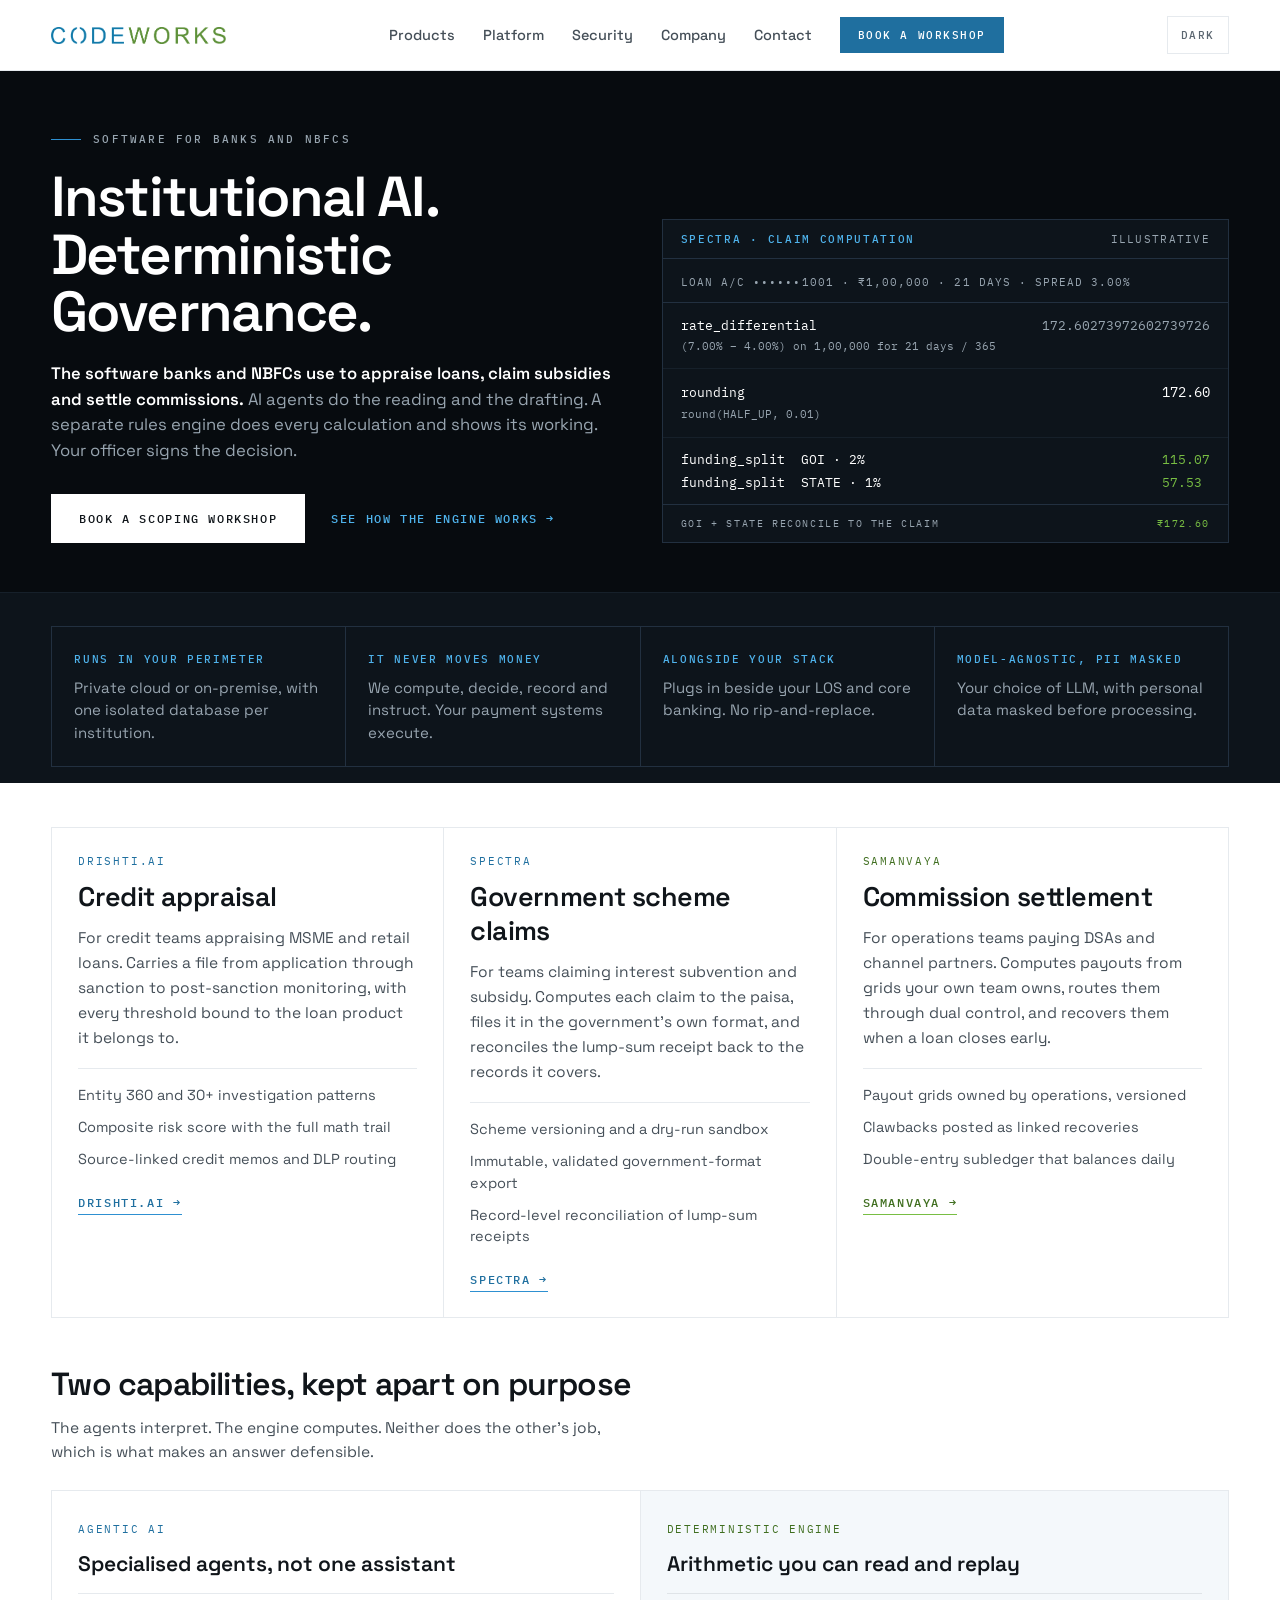
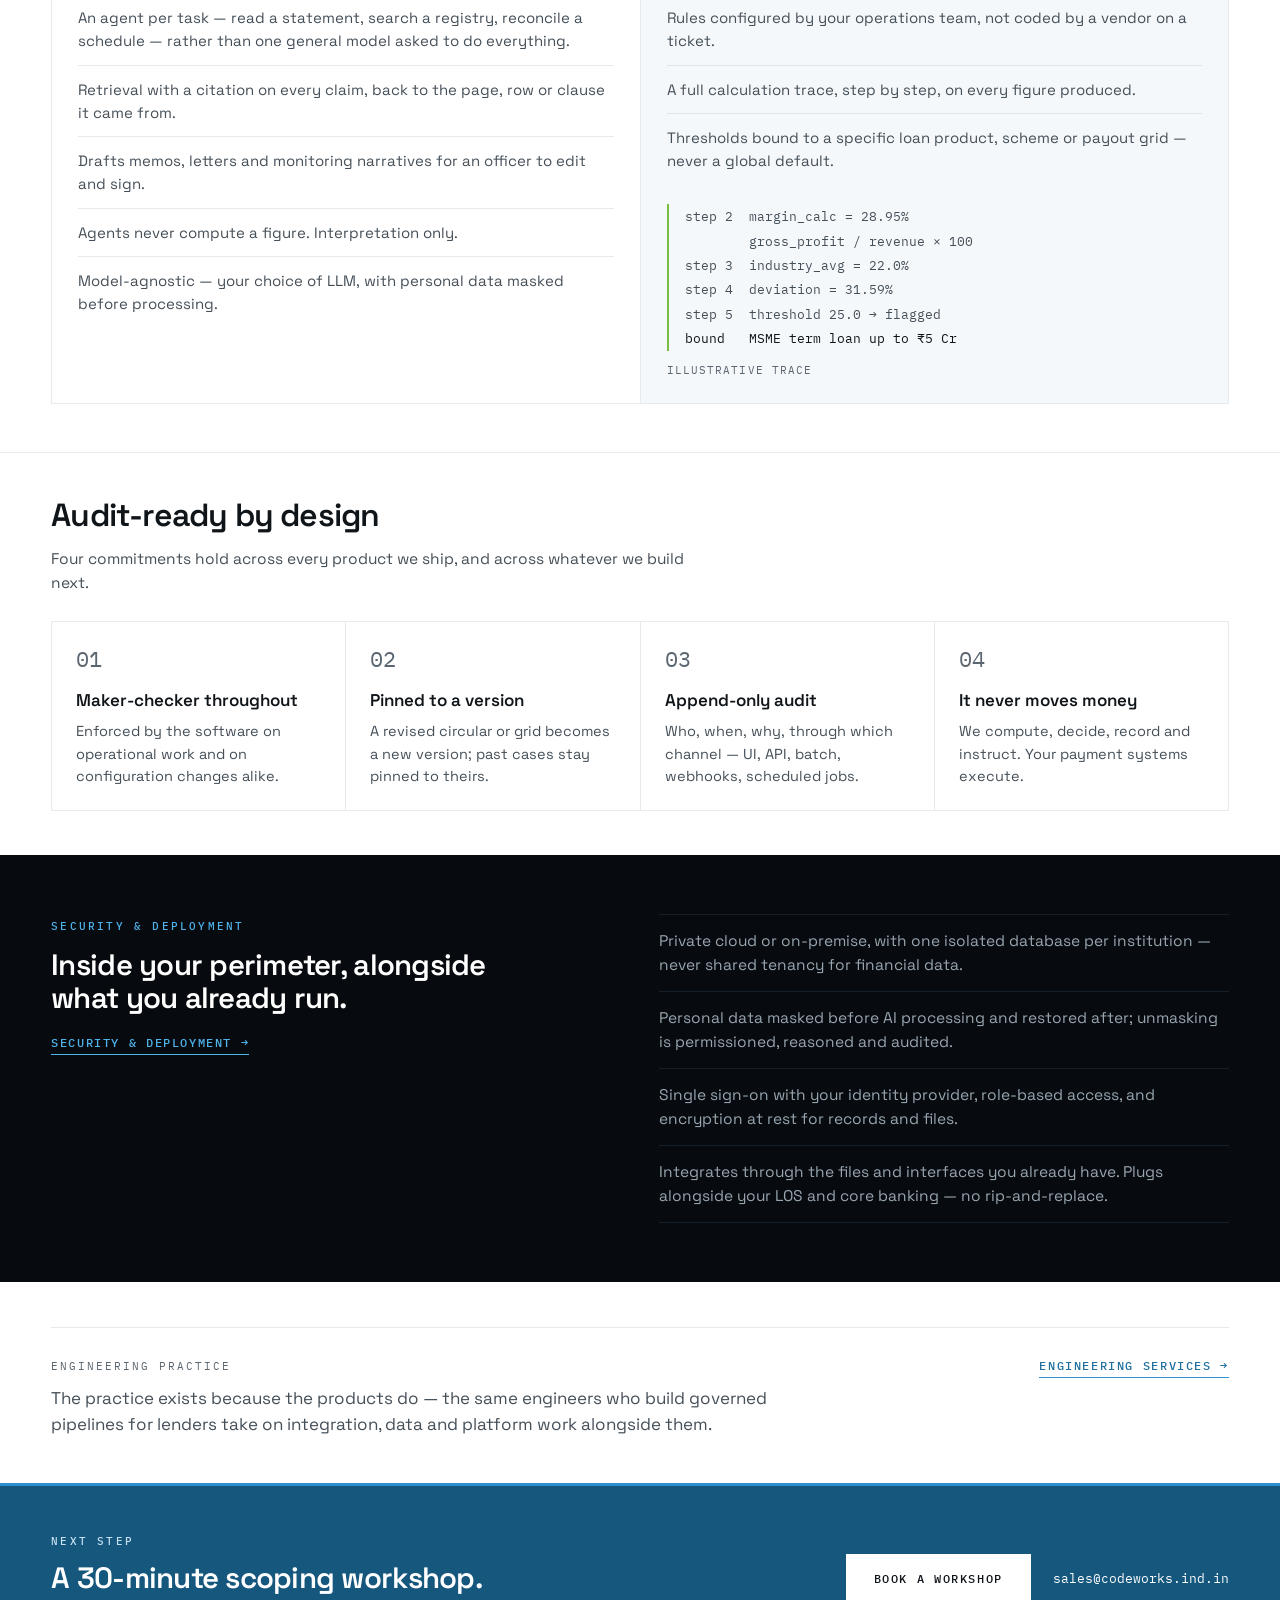
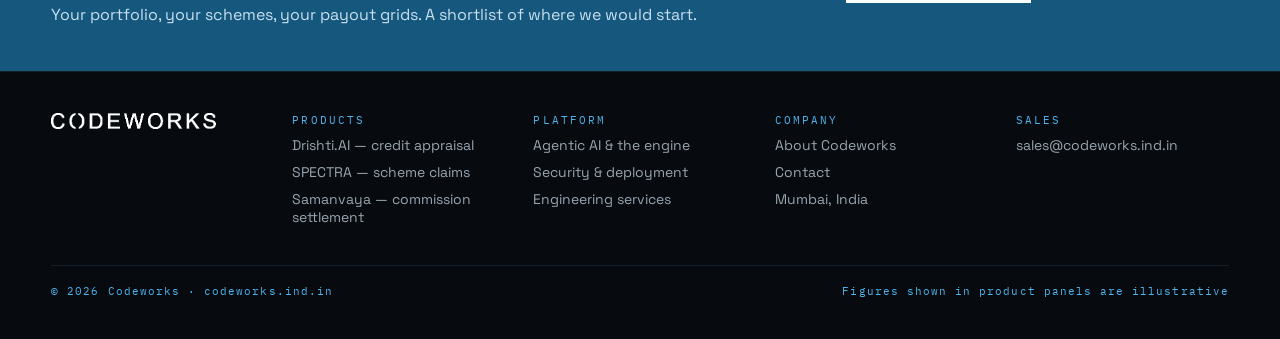
==== index.html @ 3358c7e6 "Give the site a reachable call to action, and fill the hero Every page had exactly one button, at 84" ====
<!DOCTYPE html>
<html lang="en">
<head>
<meta charset="utf-8">
<title>Codeworks — institutional AI and deterministic governance for banks & NBFCs</title>
<meta name="description" content="Codeworks engineers the decision layer for banks and NBFCs: credit appraisal, government scheme claims and channel-partner settlement. Deterministic computation, maker-checker throughout, deployed inside your perimeter.">
<link rel="canonical" href="https://codeworks.ind.in/">
<meta property="og:type" content="website">
<meta property="og:site_name" content="Codeworks">
<meta property="og:title" content="Codeworks — institutional AI and deterministic governance for banks & NBFCs">
<meta property="og:description" content="Codeworks engineers the decision layer for banks and NBFCs: credit appraisal, government scheme claims and channel-partner settlement. Deterministic computation, maker-checker throughout, deployed inside your perimeter.">
<meta property="og:url" content="https://codeworks.ind.in/">
<meta property="og:image" content="https://codeworks.ind.in/codeworks-logo.png">
<meta name="twitter:card" content="summary">
<meta name="twitter:title" content="Codeworks — institutional AI and deterministic governance for banks & NBFCs">
<meta name="twitter:description" content="Codeworks engineers the decision layer for banks and NBFCs: credit appraisal, government scheme claims and channel-partner settlement. Deterministic computation, maker-checker throughout, deployed inside your perimeter.">
<meta name="theme-color" content="#070B0F">
<meta name="viewport" content="width=device-width, initial-scale=1">
<link rel="icon" href="codeworks-logo.png">
<link rel="preconnect" href="https://fonts.googleapis.com">
<link rel="preconnect" href="https://fonts.gstatic.com" crossorigin>
<link rel="stylesheet" href="https://fonts.googleapis.com/css2?family=Space+Grotesk:wght@400;500;600;700&family=IBM+Plex+Mono:wght@400;500&display=swap">
<link rel="stylesheet" href="site.css">
<script>(function(){try{document.documentElement.setAttribute('data-theme',localStorage.getItem('cw-theme')||'light');}catch(e){}})();</script>
</head>
<body>
<div style="background:var(--card);color:var(--ink-2);overflow-x:hidden">

  <div style="position:sticky;top:0;z-index:40;background:var(--card);border-bottom:1px solid var(--rule)">
    <div style="max-width:1440px;margin:0 auto;padding-left:clamp(20px,4vw,64px);padding-right:clamp(20px,4vw,64px);padding-top:16px;padding-bottom:16px;display:flex;flex-wrap:wrap;align-items:center;justify-content:space-between;gap:14px 24px">
      <a href="index.html" style="flex:0 0 auto;display:block"><img src="codeworks-logo.png" alt="Codeworks" data-cw-logo="light" style="height:17px;width:auto"><img src="codeworks-logo-reversed.png" alt="Codeworks" data-cw-logo="dark" style="height:17px;width:auto"></a>
      
        <div class="cw-nav" id="cw-nav">
          <button type="button" onclick="cwToggleMenu()" class="cw-products" id="cw-products">Products</button>
          <a href="platform.html" style="font-size:14.5px;font-weight:500;color:var(--ink-2)">Platform</a>
          <a href="security.html" style="font-size:14.5px;font-weight:500;color:var(--ink-2)">Security</a>
          <a href="company.html" style="font-size:14.5px;font-weight:500;color:var(--ink-2)">Company</a>
          <a href="contact.html" style="font-size:14.5px;font-weight:500;color:var(--ink-2)">Contact</a>
          <a href="contact.html" style="font-family:'IBM Plex Mono',monospace;font-size:11px;font-weight:500;letter-spacing:0.14em;text-transform:uppercase;color:var(--btn-ink);background:var(--btn-bg);padding:11px 18px" class="hv-4">Book a workshop</a>
        </div>
      
      <button type="button" onclick="cwToggleTheme()" style="font-family:'IBM Plex Mono',monospace;font-size:10.5px;font-weight:500;letter-spacing:0.14em;text-transform:uppercase;color:var(--ink-3);background:none;border:1px solid var(--rule);padding:11px 13px;cursor:pointer;flex:0 0 auto" class="hv-1"><span id="cw-theme-label">Dark</span></button>
      
        <button type="button" onclick="cwToggleNav()" class="cw-menu-btn hv-1" aria-label="Menu" style="font-family:'IBM Plex Mono',monospace;font-size:11px;font-weight:500;letter-spacing:0.14em;text-transform:uppercase;color:var(--ink-2);background:none;border:1px solid var(--rule);padding:11px 14px;cursor:pointer;flex:0 0 auto" >Menu</button>
      
    </div>
    <div class="cw-panel" id="cw-panel">
      <div style="max-width:1440px;margin:0 auto;padding:26px clamp(20px,4vw,64px) 30px;display:grid;grid-template-columns:repeat(auto-fit,minmax(min(100%,240px),1fr));gap:0;border-top:1px solid var(--rule);border-left:1px solid var(--rule)">
        <a href="drishti-ai.html" style="display:block;padding:18px 22px;border-right:1px solid var(--rule);border-bottom:1px solid var(--rule);color:inherit" class="hv-2">
          <span style="font-family:'IBM Plex Mono',monospace;font-size:10.5px;letter-spacing:0.16em;text-transform:uppercase;color:var(--ink-3)">Credit appraisal</span>
          <h3 style="margin:8px 0 0;font-size:18px;font-weight:600;color:var(--ink)">Drishti.AI</h3>
          <p style="margin:6px 0 0;font-size:14.5px;line-height:1.5;color:var(--ink-2)">Appraisal from application to post-sanction monitoring.</p>
        </a>
        <a href="spectra.html" style="display:block;padding:18px 22px;border-right:1px solid var(--rule);border-bottom:1px solid var(--rule);color:inherit" class="hv-2">
          <span style="font-family:'IBM Plex Mono',monospace;font-size:10.5px;letter-spacing:0.16em;text-transform:uppercase;color:var(--ink-3)">Government scheme claims</span>
          <h3 style="margin:8px 0 0;font-size:18px;font-weight:600;color:var(--ink)">SPECTRA</h3>
          <p style="margin:6px 0 0;font-size:14.5px;line-height:1.5;color:var(--ink-2)">Subvention and subsidy claims, computed to reconciled.</p>
        </a>
        <a href="samanvaya.html" style="display:block;padding:18px 22px;border-right:1px solid var(--rule);border-bottom:1px solid var(--rule);color:inherit" class="hv-2">
          <span style="font-family:'IBM Plex Mono',monospace;font-size:10.5px;letter-spacing:0.16em;text-transform:uppercase;color:var(--ink-3)">Commission settlement</span>
          <h3 style="margin:8px 0 0;font-size:18px;font-weight:600;color:var(--ink)">Samanvaya</h3>
          <p style="margin:6px 0 0;font-size:14.5px;line-height:1.5;color:var(--ink-2)">Channel-partner payouts, clawbacks and the subledger.</p>
        </a>
      </div>
    </div>
  </div>

  <div style="background:var(--band)">
    <div style="max-width:1440px;margin:0 auto;padding:clamp(40px,4.8vw,74px) clamp(20px,4vw,64px) clamp(34px,3.8vw,58px)">
      <div style="display:flex;align-items:center;gap:12px">
        <span style="width:30px;height:1px;background:var(--blue-key)"></span>
        <span style="font-family:'IBM Plex Mono',monospace;font-size:11px;font-weight:500;letter-spacing:0.2em;text-transform:uppercase;color:var(--band-ink)">Software for banks and NBFCs</span>
      </div>
      <div style="margin-top:22px;display:grid;grid-template-columns:repeat(auto-fit,minmax(min(100%,340px),1fr));gap:clamp(24px,3.4vw,60px);align-items:end">
        <div>
          <h1 style="margin:0;font-size:clamp(34px,4.4vw,62px);line-height:1.02;font-weight:600;letter-spacing:-0.034em;color:var(--band-head);max-width:18ch;text-wrap:balance">Institutional AI. Deterministic Governance.</h1>
          <p style="margin:20px 0 0;font-size:clamp(16.5px,1.3vw,19px);line-height:1.55;color:var(--band-ink);max-width:56ch;text-wrap:pretty"><strong style="font-weight:600;color:var(--band-head)">The software banks and NBFCs use to appraise loans, claim subsidies and settle commissions.</strong> AI agents do the reading and the drafting. A separate rules engine does every calculation and shows its working. Your officer signs the decision.</p>
          <div style="margin-top:clamp(24px,2.4vw,30px);display:flex;flex-wrap:wrap;align-items:center;gap:14px 26px">
            <a href="contact.html" style="font-family:'IBM Plex Mono',monospace;font-size:11.5px;font-weight:500;letter-spacing:0.14em;text-transform:uppercase;color:var(--btn-on-blue-ink);background:var(--btn-on-blue-bg);padding:17px 28px" class="hv-3">Book a scoping workshop</a>
            <a href="platform.html" style="font-family:'IBM Plex Mono',monospace;font-size:11.5px;font-weight:500;letter-spacing:0.14em;text-transform:uppercase;color:var(--band-accent)">See how the engine works &rarr;</a>
          </div>
        </div>
        <div style="background:var(--band-2);border:1px solid var(--band-rule-2)">
          <div style="padding:12px 18px;border-bottom:1px solid var(--band-rule-2);display:flex;flex-wrap:wrap;gap:8px 16px;align-items:baseline;justify-content:space-between">
            <span style="font-family:'IBM Plex Mono',monospace;font-size:10.5px;font-weight:500;letter-spacing:0.16em;text-transform:uppercase;color:var(--band-accent)">SPECTRA &middot; claim computation</span>
            <span style="font-family:'IBM Plex Mono',monospace;font-size:10.5px;letter-spacing:0.12em;text-transform:uppercase;color:var(--band-ink)">Illustrative</span>
          </div>
          <div style="padding:11px 18px;border-bottom:1px solid var(--band-rule-2)">
            <span style="font-family:'IBM Plex Mono',monospace;font-size:10.5px;letter-spacing:0.1em;text-transform:uppercase;color:var(--band-ink)">Loan a/c &bull;&bull;&bull;&bull;&bull;&bull;1001 &middot; &#8377;1,00,000 &middot; 21 days &middot; spread 3.00%</span>
          </div>
          <div style="padding:14px 18px;border-bottom:1px solid var(--band-rule);display:grid;grid-template-columns:minmax(0,1fr) auto;gap:0 16px;align-items:baseline">
            <span style="font-family:'IBM Plex Mono',monospace;font-size:12.5px;color:var(--band-head)">rate_differential</span>
            <span style="font-family:'IBM Plex Mono',monospace;font-size:12.5px;color:var(--band-ink);font-variant-numeric:tabular-nums;overflow-wrap:anywhere">172.60273972602739726</span>
            <span style="font-family:'IBM Plex Mono',monospace;grid-column:1 / -1;margin-top:5px;font-size:11px;line-height:1.5;color:var(--band-ink)">(7.00% &minus; 4.00%) on 1,00,000 for 21 days / 365</span>
          </div>
          <div style="padding:14px 18px;border-bottom:1px solid var(--band-rule);display:grid;grid-template-columns:minmax(0,1fr) auto;gap:0 16px;align-items:baseline">
            <span style="font-family:'IBM Plex Mono',monospace;font-size:12.5px;color:var(--band-head)">rounding</span>
            <span style="font-family:'IBM Plex Mono',monospace;font-size:13.5px;color:var(--band-head);font-variant-numeric:tabular-nums">172.60</span>
            <span style="font-family:'IBM Plex Mono',monospace;grid-column:1 / -1;margin-top:5px;font-size:11px;line-height:1.5;color:var(--band-ink)">round(HALF_UP, 0.01)</span>
          </div>
          <div style="padding:13px 18px 14px;border-bottom:1px solid var(--band-rule-2);display:grid;grid-template-columns:minmax(0,1fr) auto;gap:7px 16px;align-items:baseline">
            <span style="font-family:'IBM Plex Mono',monospace;font-size:12.5px;color:var(--band-head)">funding_split &nbsp;GOI &middot; 2%</span>
            <span style="font-family:'IBM Plex Mono',monospace;font-size:12.5px;color:var(--green-key);font-variant-numeric:tabular-nums">115.07</span>
            <span style="font-family:'IBM Plex Mono',monospace;font-size:12.5px;color:var(--band-head)">funding_split &nbsp;STATE &middot; 1%</span>
            <span style="font-family:'IBM Plex Mono',monospace;font-size:12.5px;color:var(--green-key);font-variant-numeric:tabular-nums">57.53</span>
          </div>
          <div style="padding:12px 18px;display:flex;flex-wrap:wrap;gap:6px 16px;align-items:baseline;justify-content:space-between">
            <span style="font-family:'IBM Plex Mono',monospace;font-size:10px;letter-spacing:0.16em;text-transform:uppercase;color:var(--band-ink)">GOI + STATE reconcile to the claim</span>
            <span style="font-family:'IBM Plex Mono',monospace;font-size:10px;letter-spacing:0.16em;text-transform:uppercase;color:var(--green-key)">&#8377;172.60</span>
          </div>
        </div>
      </div>
    </div>
  </div>

  <div style="background:var(--band-2);border-top:1px solid var(--band-rule)">
    <div style="max-width:1440px;margin:0 auto;padding:clamp(24px,2.6vw,36px) clamp(20px,4vw,64px) clamp(10px,1.2vw,18px)">
      <div style="display:grid;grid-template-columns:repeat(auto-fit,minmax(min(100%,240px),1fr));gap:0;border-top:1px solid var(--band-rule-2);border-left:1px solid var(--band-rule-2)">
        <div style="border-right:1px solid var(--band-rule-2);border-bottom:1px solid var(--band-rule-2);padding:20px 22px 22px"><span style="font-family:'IBM Plex Mono',monospace;font-size:10.5px;font-weight:500;letter-spacing:0.16em;text-transform:uppercase;color:var(--band-accent)">Runs in your perimeter</span><p style="margin:9px 0 0;font-size:15px;line-height:1.5;color:var(--band-ink)">Private cloud or on&#8209;premise, with one isolated database per institution.</p></div>
        <div style="border-right:1px solid var(--band-rule-2);border-bottom:1px solid var(--band-rule-2);padding:20px 22px 22px"><span style="font-family:'IBM Plex Mono',monospace;font-size:10.5px;font-weight:500;letter-spacing:0.16em;text-transform:uppercase;color:var(--band-accent)">It never moves money</span><p style="margin:9px 0 0;font-size:15px;line-height:1.5;color:var(--band-ink)">We compute, decide, record and instruct. Your payment systems execute.</p></div>
        <div style="border-right:1px solid var(--band-rule-2);border-bottom:1px solid var(--band-rule-2);padding:20px 22px 22px"><span style="font-family:'IBM Plex Mono',monospace;font-size:10.5px;font-weight:500;letter-spacing:0.16em;text-transform:uppercase;color:var(--band-accent)">Alongside your stack</span><p style="margin:9px 0 0;font-size:15px;line-height:1.5;color:var(--band-ink)">Plugs in beside your LOS and core banking. No rip&#8209;and&#8209;replace.</p></div>
        <div style="border-right:1px solid var(--band-rule-2);border-bottom:1px solid var(--band-rule-2);padding:20px 22px 22px"><span style="font-family:'IBM Plex Mono',monospace;font-size:10.5px;font-weight:500;letter-spacing:0.16em;text-transform:uppercase;color:var(--band-accent)">Model-agnostic, PII masked</span><p style="margin:9px 0 0;font-size:15px;line-height:1.5;color:var(--band-ink)">Your choice of LLM, with personal data masked before processing.</p></div>
      </div>
    </div>
  </div>

  <div id="products" style="max-width:1440px;margin:0 auto;padding:clamp(32px,3.5vw,54px) clamp(20px,4vw,64px) 0">
    <div data-reveal="1" style="display:grid;grid-template-columns:repeat(auto-fit,minmax(min(100%,290px),1fr));gap:0;border-top:1px solid var(--rule);border-left:1px solid var(--rule)">
      <div id="drishti" style="border-right:1px solid var(--rule);border-bottom:1px solid var(--rule);padding:26px 26px 28px;display:flex;flex-direction:column">
        <span style="font-family:'IBM Plex Mono',monospace;font-size:11px;letter-spacing:0.16em;text-transform:uppercase;color:var(--blue)">Drishti.AI</span>
        <h2 style="margin:12px 0 0;font-size:clamp(23px,2.1vw,29px);font-weight:600;letter-spacing:-0.022em;color:var(--ink)">Credit appraisal</h2>
        <p style="margin:12px 0 0;font-size:15.5px;line-height:1.6;color:var(--ink-2)">For credit teams appraising MSME and retail loans. Carries a file from application through sanction to post-sanction monitoring, with every threshold bound to the loan product it belongs to.</p>
        <div style="margin-top:18px;display:flex;flex-direction:column;gap:10px;border-top:1px solid var(--rule);padding-top:16px">
          <span style="font-size:14.5px;line-height:1.5;color:var(--ink-2)">Entity 360 and 30+ investigation patterns</span>
          <span style="font-size:14.5px;line-height:1.5;color:var(--ink-2)">Composite risk score with the full math trail</span>
          <span style="font-size:14.5px;line-height:1.5;color:var(--ink-2)">Source-linked credit memos and DLP routing</span>
        </div>
        <p style="margin:20px 0 0"><a href="drishti-ai.html" style="font-family:'IBM Plex Mono',monospace;font-size:11.5px;font-weight:500;letter-spacing:0.14em;text-transform:uppercase;color:var(--blue);border-bottom:1px solid var(--blue-key);padding-bottom:4px">Drishti.AI &rarr;</a></p>
      </div>
      <div id="spectra" style="border-right:1px solid var(--rule);border-bottom:1px solid var(--rule);padding:26px 26px 28px;display:flex;flex-direction:column">
        <span style="font-family:'IBM Plex Mono',monospace;font-size:11px;letter-spacing:0.16em;text-transform:uppercase;color:var(--blue)">SPECTRA</span>
        <h2 style="margin:12px 0 0;font-size:clamp(23px,2.1vw,29px);font-weight:600;letter-spacing:-0.022em;color:var(--ink)">Government scheme claims</h2>
        <p style="margin:12px 0 0;font-size:15.5px;line-height:1.6;color:var(--ink-2)">For teams claiming interest subvention and subsidy. Computes each claim to the paisa, files it in the government’s own format, and reconciles the lump-sum receipt back to the records it covers.</p>
        <div style="margin-top:18px;display:flex;flex-direction:column;gap:10px;border-top:1px solid var(--rule);padding-top:16px">
          <span style="font-size:14.5px;line-height:1.5;color:var(--ink-2)">Scheme versioning and a dry-run sandbox</span>
          <span style="font-size:14.5px;line-height:1.5;color:var(--ink-2)">Immutable, validated government-format export</span>
          <span style="font-size:14.5px;line-height:1.5;color:var(--ink-2)">Record-level reconciliation of lump-sum receipts</span>
        </div>
        <p style="margin:20px 0 0"><a href="spectra.html" style="font-family:'IBM Plex Mono',monospace;font-size:11.5px;font-weight:500;letter-spacing:0.14em;text-transform:uppercase;color:var(--blue);border-bottom:1px solid var(--blue-key);padding-bottom:4px">SPECTRA &rarr;</a></p>
      </div>
      <div id="samanvaya" style="border-right:1px solid var(--rule);border-bottom:1px solid var(--rule);padding:26px 26px 28px;display:flex;flex-direction:column">
        <span style="font-family:'IBM Plex Mono',monospace;font-size:11px;letter-spacing:0.16em;text-transform:uppercase;color:var(--green)">Samanvaya</span>
        <h2 style="margin:12px 0 0;font-size:clamp(23px,2.1vw,29px);font-weight:600;letter-spacing:-0.022em;color:var(--ink)">Commission settlement</h2>
        <p style="margin:12px 0 0;font-size:15.5px;line-height:1.6;color:var(--ink-2)">For operations teams paying DSAs and channel partners. Computes payouts from grids your own team owns, routes them through dual control, and recovers them when a loan closes early.</p>
        <div style="margin-top:18px;display:flex;flex-direction:column;gap:10px;border-top:1px solid var(--rule);padding-top:16px">
          <span style="font-size:14.5px;line-height:1.5;color:var(--ink-2)">Payout grids owned by operations, versioned</span>
          <span style="font-size:14.5px;line-height:1.5;color:var(--ink-2)">Clawbacks posted as linked recoveries</span>
          <span style="font-size:14.5px;line-height:1.5;color:var(--ink-2)">Double-entry subledger that balances daily</span>
        </div>
        <p style="margin:20px 0 0"><a href="samanvaya.html" style="font-family:'IBM Plex Mono',monospace;font-size:11.5px;font-weight:500;letter-spacing:0.14em;text-transform:uppercase;color:var(--green);border-bottom:1px solid var(--green-key);padding-bottom:4px">Samanvaya &rarr;</a></p>
      </div>
    </div>
  </div>

  <div id="platform" style="max-width:1440px;margin:0 auto;padding:clamp(34px,3.8vw,58px) clamp(20px,4vw,64px)">
    <div style="display:flex;flex-wrap:wrap;gap:14px 40px;align-items:baseline;justify-content:space-between">
      <h2 style="margin:0;font-size:clamp(24px,2.5vw,36px);line-height:1.1;font-weight:600;letter-spacing:-0.025em;color:var(--ink)">Two capabilities, kept apart on purpose</h2>
      <p style="margin:0;font-size:15.5px;line-height:1.55;color:var(--ink-2);max-width:56ch">The agents interpret. The engine computes. Neither does the other's job, which is what makes an answer defensible.</p>
    </div>
    <div style="margin-top:26px;display:grid;grid-template-columns:repeat(auto-fit,minmax(min(100%,320px),1fr));gap:0;border-top:1px solid var(--rule);border-left:1px solid var(--rule)">
      <div style="border-right:1px solid var(--rule);border-bottom:1px solid var(--rule);padding:26px">
        <span style="font-family:'IBM Plex Mono',monospace;font-size:11px;letter-spacing:0.16em;text-transform:uppercase;color:var(--blue)">Agentic AI</span>
        <h3 style="margin:12px 0 0;font-size:21px;font-weight:600;color:var(--ink)">Specialised agents, not one assistant</h3>
        <div style="margin-top:16px;display:flex;flex-direction:column;gap:0">
          <p style="margin:0;padding:12px 0;border-top:1px solid var(--rule);font-size:15px;line-height:1.55;color:var(--ink-2)">An agent per task — read a statement, search a registry, reconcile a schedule — rather than one general model asked to do everything.</p>
          <p style="margin:0;padding:12px 0;border-top:1px solid var(--rule);font-size:15px;line-height:1.55;color:var(--ink-2)">Retrieval with a citation on every claim, back to the page, row or clause it came from.</p>
          <p style="margin:0;padding:12px 0;border-top:1px solid var(--rule);font-size:15px;line-height:1.55;color:var(--ink-2)">Drafts memos, letters and monitoring narratives for an officer to edit and sign.</p>
          <p style="margin:0;padding:12px 0;border-top:1px solid var(--rule);font-size:15px;line-height:1.55;color:var(--ink-2)">Agents never compute a figure. Interpretation only.</p>
          <p style="margin:0;padding:12px 0;border-top:1px solid var(--rule);font-size:15px;line-height:1.55;color:var(--ink-2)">Model-agnostic — your choice of LLM, with personal data masked before processing.</p>
        </div>
      </div>
      <div style="border-right:1px solid var(--rule);border-bottom:1px solid var(--rule);padding:26px;background:var(--bg-2)">
        <span style="font-family:'IBM Plex Mono',monospace;font-size:11px;letter-spacing:0.16em;text-transform:uppercase;color:var(--green)">Deterministic engine</span>
        <h3 style="margin:12px 0 0;font-size:21px;font-weight:600;color:var(--ink)">Arithmetic you can read and replay</h3>
        <div style="margin-top:16px;display:flex;flex-direction:column;gap:0">
          <p style="margin:0;padding:12px 0;border-top:1px solid var(--rule-2);font-size:15px;line-height:1.55;color:var(--ink-2)">Rules configured by your operations team, not coded by a vendor on a ticket.</p>
          <p style="margin:0;padding:12px 0;border-top:1px solid var(--rule-2);font-size:15px;line-height:1.55;color:var(--ink-2)">A full calculation trace, step by step, on every figure produced.</p>
          <p style="margin:0;padding:12px 0;border-top:1px solid var(--rule-2);font-size:15px;line-height:1.55;color:var(--ink-2)">Thresholds bound to a specific loan product, scheme or payout grid — never a global default.</p>
        </div>
        <div style="margin-top:20px;font-family:'IBM Plex Mono',monospace;font-size:12.5px;line-height:1.95;color:var(--ink-2);border-left:2px solid var(--green-key);padding-left:16px;overflow-x:auto">
          <div>step&nbsp;2&nbsp;&nbsp;margin_calc&nbsp;=&nbsp;28.95%</div>
          <div>&nbsp;&nbsp;&nbsp;&nbsp;&nbsp;&nbsp;&nbsp;&nbsp;gross_profit&nbsp;/&nbsp;revenue&nbsp;&times;&nbsp;100</div>
          <div>step&nbsp;3&nbsp;&nbsp;industry_avg&nbsp;=&nbsp;22.0%</div>
          <div>step&nbsp;4&nbsp;&nbsp;deviation&nbsp;=&nbsp;31.59%</div>
          <div>step&nbsp;5&nbsp;&nbsp;threshold&nbsp;25.0&nbsp;&rarr;&nbsp;flagged</div>
          <div style="color:var(--ink)">bound&nbsp;&nbsp;&nbsp;MSME&nbsp;term&nbsp;loan&nbsp;up&nbsp;to&nbsp;&#8377;5&nbsp;Cr</div>
        </div>
        <p style="margin:12px 0 0;font-family:'IBM Plex Mono',monospace;font-size:11px;letter-spacing:0.1em;color:var(--ink-3)">ILLUSTRATIVE TRACE</p>
      </div>
    </div>
  </div>

  <div style="background:var(--card);border-top:1px solid var(--rule)">
    <div style="max-width:1440px;margin:0 auto;padding:clamp(32px,3.5vw,54px) clamp(20px,4vw,64px)">
      <h2 style="margin:0;font-size:clamp(24px,2.5vw,36px);line-height:1.1;font-weight:600;letter-spacing:-0.025em;color:var(--ink)">Audit-ready by design</h2>
      <p style="margin:14px 0 0;font-size:15.5px;line-height:1.55;color:var(--ink-2);max-width:64ch">Four commitments hold across every product we ship, and across whatever we build next.</p>
      <div data-reveal="1" style="margin-top:26px;display:grid;grid-template-columns:repeat(auto-fit,minmax(min(100%,240px),1fr));gap:0;border-top:1px solid var(--rule);border-left:1px solid var(--rule)">
        <div style="border-right:1px solid var(--rule);border-bottom:1px solid var(--rule);padding:22px 24px">
          <span style="font-family:'IBM Plex Mono',monospace;font-size:22px;color:var(--ink-3)">01</span>
          <h3 style="margin:16px 0 0;font-size:17px;font-weight:600;color:var(--ink)">Maker-checker throughout</h3>
          <p style="margin:9px 0 0;font-size:14.5px;line-height:1.55;color:var(--ink-2)">Enforced by the software on operational work and on configuration changes alike.</p>
        </div>
        <div style="border-right:1px solid var(--rule);border-bottom:1px solid var(--rule);padding:22px 24px">
          <span style="font-family:'IBM Plex Mono',monospace;font-size:22px;color:var(--ink-3)">02</span>
          <h3 style="margin:16px 0 0;font-size:17px;font-weight:600;color:var(--ink)">Pinned to a version</h3>
          <p style="margin:9px 0 0;font-size:14.5px;line-height:1.55;color:var(--ink-2)">A revised circular or grid becomes a new version; past cases stay pinned to theirs.</p>
        </div>
        <div style="border-right:1px solid var(--rule);border-bottom:1px solid var(--rule);padding:22px 24px">
          <span style="font-family:'IBM Plex Mono',monospace;font-size:22px;color:var(--ink-3)">03</span>
          <h3 style="margin:16px 0 0;font-size:17px;font-weight:600;color:var(--ink)">Append-only audit</h3>
          <p style="margin:9px 0 0;font-size:14.5px;line-height:1.55;color:var(--ink-2)">Who, when, why, through which channel — UI, API, batch, webhooks, scheduled jobs.</p>
        </div>
        <div style="border-right:1px solid var(--rule);border-bottom:1px solid var(--rule);padding:22px 24px">
          <span style="font-family:'IBM Plex Mono',monospace;font-size:22px;color:var(--ink-3)">04</span>
          <h3 style="margin:16px 0 0;font-size:17px;font-weight:600;color:var(--ink)">It never moves money</h3>
          <p style="margin:9px 0 0;font-size:14.5px;line-height:1.55;color:var(--ink-2)">We compute, decide, record and instruct. Your payment systems execute.</p>
        </div>
      </div>
    </div>
  </div>

  <div id="trust" style="background:var(--band);color:var(--band-ink)">
    <div style="max-width:1440px;margin:0 auto;padding:clamp(40px,4.6vw,72px) clamp(20px,4vw,64px);display:grid;grid-template-columns:repeat(auto-fit,minmax(min(100%,300px),1fr));gap:clamp(24px,3vw,52px);align-items:start">
      <div>
        <span style="font-family:'IBM Plex Mono',monospace;font-size:11px;font-weight:500;letter-spacing:0.2em;text-transform:uppercase;color:var(--band-accent)">Security &amp; deployment</span>
        <h2 style="margin:14px 0 0;font-size:clamp(23px,2.3vw,32px);line-height:1.12;font-weight:600;letter-spacing:-0.025em;color:var(--band-head);max-width:24ch">Inside your perimeter, alongside what you already run.</h2>
        <p style="margin:16px 0 0"><a href="security.html" style="font-family:'IBM Plex Mono',monospace;font-size:11.5px;font-weight:500;letter-spacing:0.14em;text-transform:uppercase;color:var(--band-accent);border-bottom:1px solid var(--band-accent);padding-bottom:4px">Security &amp; deployment &rarr;</a></p>
      </div>
      <div style="display:flex;flex-direction:column;gap:0">
        <p style="margin:0;padding:14px 0;border-top:1px solid var(--band-rule);font-size:15.5px;line-height:1.55;color:var(--band-ink)">Private cloud or on-premise, with one isolated database per institution — never shared tenancy for financial data.</p>
        <p style="margin:0;padding:14px 0;border-top:1px solid var(--band-rule);font-size:15.5px;line-height:1.55;color:var(--band-ink)">Personal data masked before AI processing and restored after; unmasking is permissioned, reasoned and audited.</p>
        <p style="margin:0;padding:14px 0;border-top:1px solid var(--band-rule);font-size:15.5px;line-height:1.55;color:var(--band-ink)">Single sign-on with your identity provider, role-based access, and encryption at rest for records and files.</p>
        <p style="margin:0;padding:14px 0;border-top:1px solid var(--band-rule);border-bottom:1px solid var(--band-rule);font-size:15.5px;line-height:1.55;color:var(--band-ink)">Integrates through the files and interfaces you already have. Plugs alongside your LOS and core banking — no rip-and-replace.</p>
      </div>
    </div>
  </div>

  <div id="company" style="max-width:1440px;margin:0 auto;padding:clamp(32px,3.5vw,54px) clamp(20px,4vw,64px)">
    <div style="border-top:1px solid var(--rule);padding-top:26px;display:flex;flex-wrap:wrap;gap:20px 44px;align-items:baseline;justify-content:space-between">
      <div>
        <span style="font-family:'IBM Plex Mono',monospace;font-size:11px;letter-spacing:0.18em;text-transform:uppercase;color:var(--ink-3)">Engineering practice</span>
        <p style="margin:10px 0 0;font-size:17px;line-height:1.55;color:var(--ink-2);max-width:70ch">The practice exists because the products do — the same engineers who build governed pipelines for lenders take on integration, data and platform work alongside them.</p>
      </div>
      <a href="services.html" style="font-family:'IBM Plex Mono',monospace;font-size:11.5px;font-weight:500;letter-spacing:0.14em;text-transform:uppercase;color:var(--blue);border-bottom:1px solid var(--blue-key);padding-bottom:4px">Engineering services &rarr;</a>
    </div>
  </div>

  <div id="next" style="background:var(--blue-ground);border-top:3px solid var(--blue-key)">
    <div style="max-width:1440px;margin:0 auto;padding:clamp(30px,3.4vw,52px) clamp(20px,4vw,64px);display:flex;flex-wrap:wrap;gap:26px 40px;align-items:center;justify-content:space-between">
      <div>
        <span style="font-family:'IBM Plex Mono',monospace;font-size:11px;font-weight:500;letter-spacing:0.2em;text-transform:uppercase;color:var(--on-blue-ink)">Next step</span>
        <p style="margin:12px 0 0;font-size:clamp(22px,2.3vw,32px);line-height:1.12;font-weight:600;letter-spacing:-0.025em;color:var(--on-blue-head)">A 30-minute scoping workshop.</p>
        <p style="margin:8px 0 0;font-size:16px;line-height:1.55;color:var(--on-blue-ink)">Your portfolio, your schemes, your payout grids. A shortlist of where we would start.</p>
      </div>
      <div style="display:flex;flex-wrap:wrap;gap:14px 22px;align-items:center">
        <a href="contact.html" style="font-family:'IBM Plex Mono',monospace;font-size:11.5px;font-weight:500;letter-spacing:0.14em;text-transform:uppercase;color:var(--btn-on-blue-ink);background:var(--btn-on-blue-bg);padding:17px 28px" class="hv-3">Book a workshop</a>
        <a href="contact.html" style="font-family:'IBM Plex Mono',monospace;font-size:12.5px;color:var(--on-blue-head)">sales@codeworks.ind.in</a>
      </div>
    </div>
  </div>

  <div style="background:var(--band);border-top:1px solid var(--band-rule)">
    <div style="max-width:1440px;margin:0 auto;padding:clamp(30px,3.2vw,46px) clamp(20px,4vw,64px)">
      <div style="display:grid;grid-template-columns:repeat(auto-fit,minmax(170px,1fr));gap:28px;align-items:start">
        <a href="index.html" style="display:block"><img src="codeworks-logo-reversed.png" alt="Codeworks" style="height:16px;width:auto;display:block"></a>
        <div style="display:flex;flex-direction:column;gap:9px">
          <span style="font-family:'IBM Plex Mono',monospace;font-size:10.5px;letter-spacing:0.2em;text-transform:uppercase;color:var(--band-accent)">Products</span>
          <a href="drishti-ai.html" style="font-size:14px;color:var(--band-ink)">Drishti.AI &mdash; credit appraisal</a>
          <a href="spectra.html" style="font-size:14px;color:var(--band-ink)">SPECTRA &mdash; scheme claims</a>
          <a href="samanvaya.html" style="font-size:14px;color:var(--band-ink)">Samanvaya &mdash; commission settlement</a>
        </div>
        <div style="display:flex;flex-direction:column;gap:9px">
          <span style="font-family:'IBM Plex Mono',monospace;font-size:10.5px;letter-spacing:0.2em;text-transform:uppercase;color:var(--band-accent)">Platform</span>
          <a href="platform.html" style="font-size:14px;color:var(--band-ink)">Agentic AI &amp; the engine</a>
          <a href="security.html" style="font-size:14px;color:var(--band-ink)">Security &amp; deployment</a>
          <a href="services.html" style="font-size:14px;color:var(--band-ink)">Engineering services</a>
        </div>
        <div style="display:flex;flex-direction:column;gap:9px">
          <span style="font-family:'IBM Plex Mono',monospace;font-size:10.5px;letter-spacing:0.2em;text-transform:uppercase;color:var(--band-accent)">Company</span>
          <a href="company.html" style="font-size:14px;color:var(--band-ink)">About Codeworks</a>
          <a href="contact.html" style="font-size:14px;color:var(--band-ink)">Contact</a>
          <span style="font-size:14px;color:var(--band-ink)">Mumbai, India</span>
        </div>
        <div style="display:flex;flex-direction:column;gap:9px">
          <span style="font-family:'IBM Plex Mono',monospace;font-size:10.5px;letter-spacing:0.2em;text-transform:uppercase;color:var(--band-accent)">Sales</span>
          <a href="contact.html" style="font-size:14px;color:var(--band-ink)">sales@codeworks.ind.in</a>
        </div>
      </div>
      <div style="margin-top:clamp(26px,3vw,42px);padding-top:18px;border-top:1px solid var(--band-rule);display:flex;flex-wrap:wrap;gap:8px 24px;justify-content:space-between">
        <p style="margin:0;font-family:'IBM Plex Mono',monospace;font-size:10.5px;letter-spacing:0.1em;color:var(--band-accent)">&copy; 2026 Codeworks &middot; codeworks.ind.in</p>
        <p style="margin:0;font-family:'IBM Plex Mono',monospace;font-size:10.5px;letter-spacing:0.1em;color:var(--band-accent)">Figures shown in product panels are illustrative</p>
      </div>
    </div>
  </div>

</div>
<script src="site.js"></script>
</body>
</html>
---- site.css ----
:root {
      color-scheme: light;
      --card:#FFFFFF; --bg:#FFFFFF; --bg-2:#F4F8FB;
      --rule:#E6EAEE; --rule-2:#DFE4E8;
      --ink:#10151A; --ink-2:#454F58; --ink-3:#5B6670;
      --blue:#1F6F9F; --blue-key:#2E90D1; --blue-ground:#16577E;
      --on-blue-head:#FFFFFF; --on-blue-ink:#C7E0F0; --on-blue-rule:#3D7BA0;
      --btn-on-blue-bg:#FFFFFF; --btn-on-blue-ink:#10151A; --btn-on-blue-hover:#C7E0F0;
      --green:#3F6E1F; --green-key:#78BE43;
      --band:#070B0F; --band-2:#0D141B; --band-head:#FFFFFF; --band-ink:#98A5B0; --band-accent:#4FB3EC;
      --band-rule:#16202A; --band-rule-2:#223040;
      --btn-bg:#1F6F9F; --btn-bg-hover:#10151A; --btn-ink:#FFFFFF;
    }
    :root[data-theme="dark"] {
      color-scheme: dark;
      --card:#0D141B; --bg:#070B0F; --bg-2:#111A22;
      --rule:#1F2A36; --rule-2:#26333F;
      --ink:#FFFFFF; --ink-2:#B4C0CA; --ink-3:#93A0AC;
      --blue:#4FB3EC; --blue-key:#2E90D1; --blue-ground:#0E3550;
      --on-blue-head:#FFFFFF; --on-blue-ink:#B4D4E8; --on-blue-rule:#2C5F7F;
      --btn-on-blue-bg:#4FB3EC; --btn-on-blue-ink:#06121C; --btn-on-blue-hover:#FFFFFF;
      --green:#92D45F; --green-key:#78BE43;
      --band:#04070A; --band-2:#0C141B; --band-head:#FFFFFF; --band-ink:#A8B4BE; --band-accent:#4FB3EC;
      --band-rule:#141D26; --band-rule-2:#1F2A36;
      --btn-bg:#4FB3EC; --btn-bg-hover:#FFFFFF; --btn-ink:#070B0F;
    }
    body { margin:0; background:var(--card); color:var(--ink-2); font-family:"Space Grotesk","Helvetica Neue",Arial,sans-serif; -webkit-font-smoothing:antialiased; }
    a { color:var(--blue); text-decoration:none; transition:color 120ms linear; }
    a:hover { color:var(--green); }
    img[data-cw-logo="dark"] { display:none !important; }
    img[data-cw-logo="light"] { display:block; }
    :root[data-theme="dark"] img[data-cw-logo="dark"] { display:block !important; }
    :root[data-theme="dark"] img[data-cw-logo="light"] { display:none !important; }
    @keyframes cwRise { from { opacity:0; transform:translateY(10px); } to { opacity:1; transform:none; } }

/* --- chrome behaviour that was component state --- */
.cw-nav { display:flex; flex-wrap:wrap; align-items:center; gap:14px 28px; flex:0 1 auto; }
.cw-products { font-family:inherit; font-size:14.5px; font-weight:500; background:none; border:0; padding:0; cursor:pointer; transition:color 120ms linear; color:var(--ink-2); }
.cw-products[aria-expanded="true"] { color:var(--blue); }
.cw-panel { display:none; background:var(--card); border-top:1px solid var(--rule); }
.cw-panel.is-open { display:block; }
.cw-menu-btn { display:none; }
.cw-sent { font-size:14px; color:var(--green); display:none; }
.cw-sent.is-shown { display:inline; }
@media (max-width:899px) {
  .cw-nav { order:3; flex:1 1 100%; padding-top:4px; display:none; }
  .cw-nav.is-open { display:flex; }
  .cw-menu-btn { display:inline-block; }
}
[data-reveal] > * { opacity:0; }
[data-reveal].is-revealed > * { animation:cwRise 420ms cubic-bezier(.2,.7,.3,1) both; }
@media (prefers-reduced-motion:reduce) {
  [data-reveal] > *, [data-reveal].is-revealed > * { opacity:1; animation:none; }
}
.hv-1:hover { border-color:var(--blue-key) !important; color:var(--blue) !important }
.hv-2:hover { background:var(--bg-2) !important }
.hv-3:hover { background:var(--btn-on-blue-hover) !important }
.hv-4:hover { background:var(--btn-bg-hover) !important }
.fc-5:focus { border-color:var(--blue-key) !important }
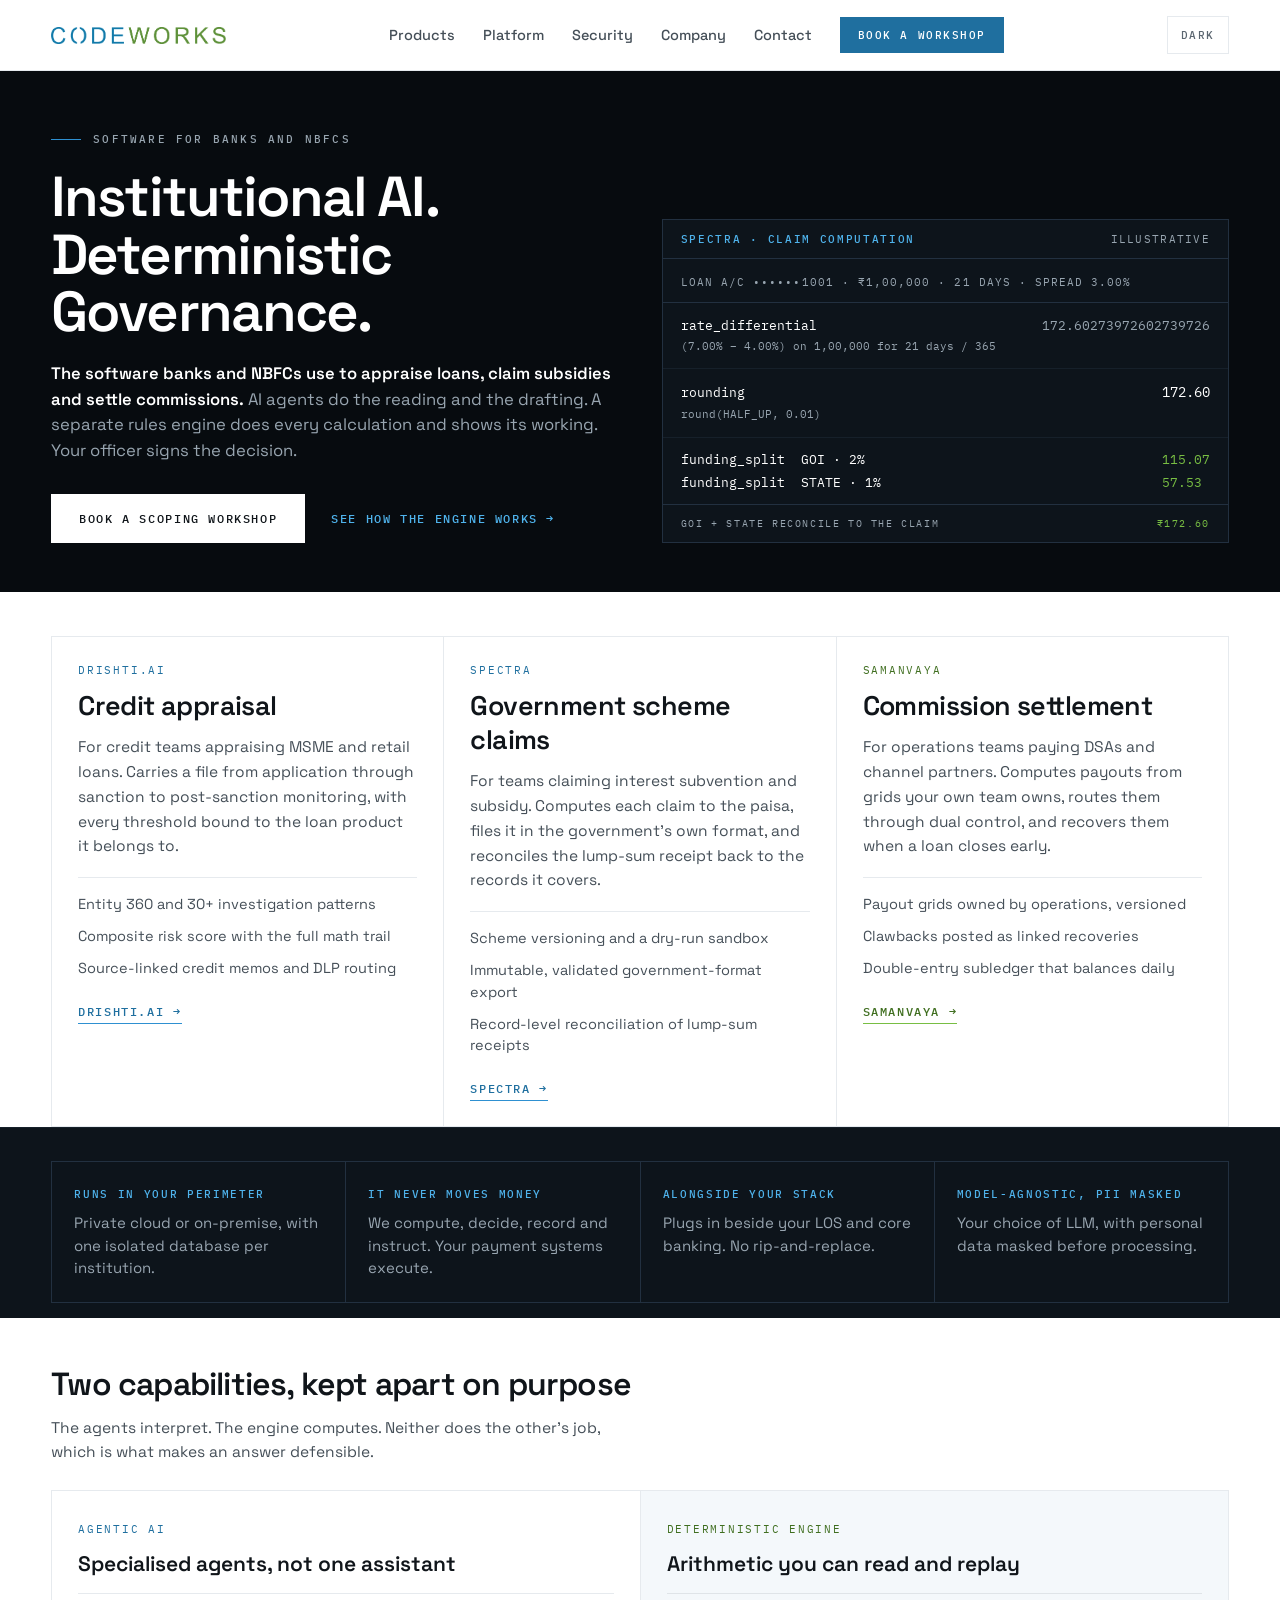
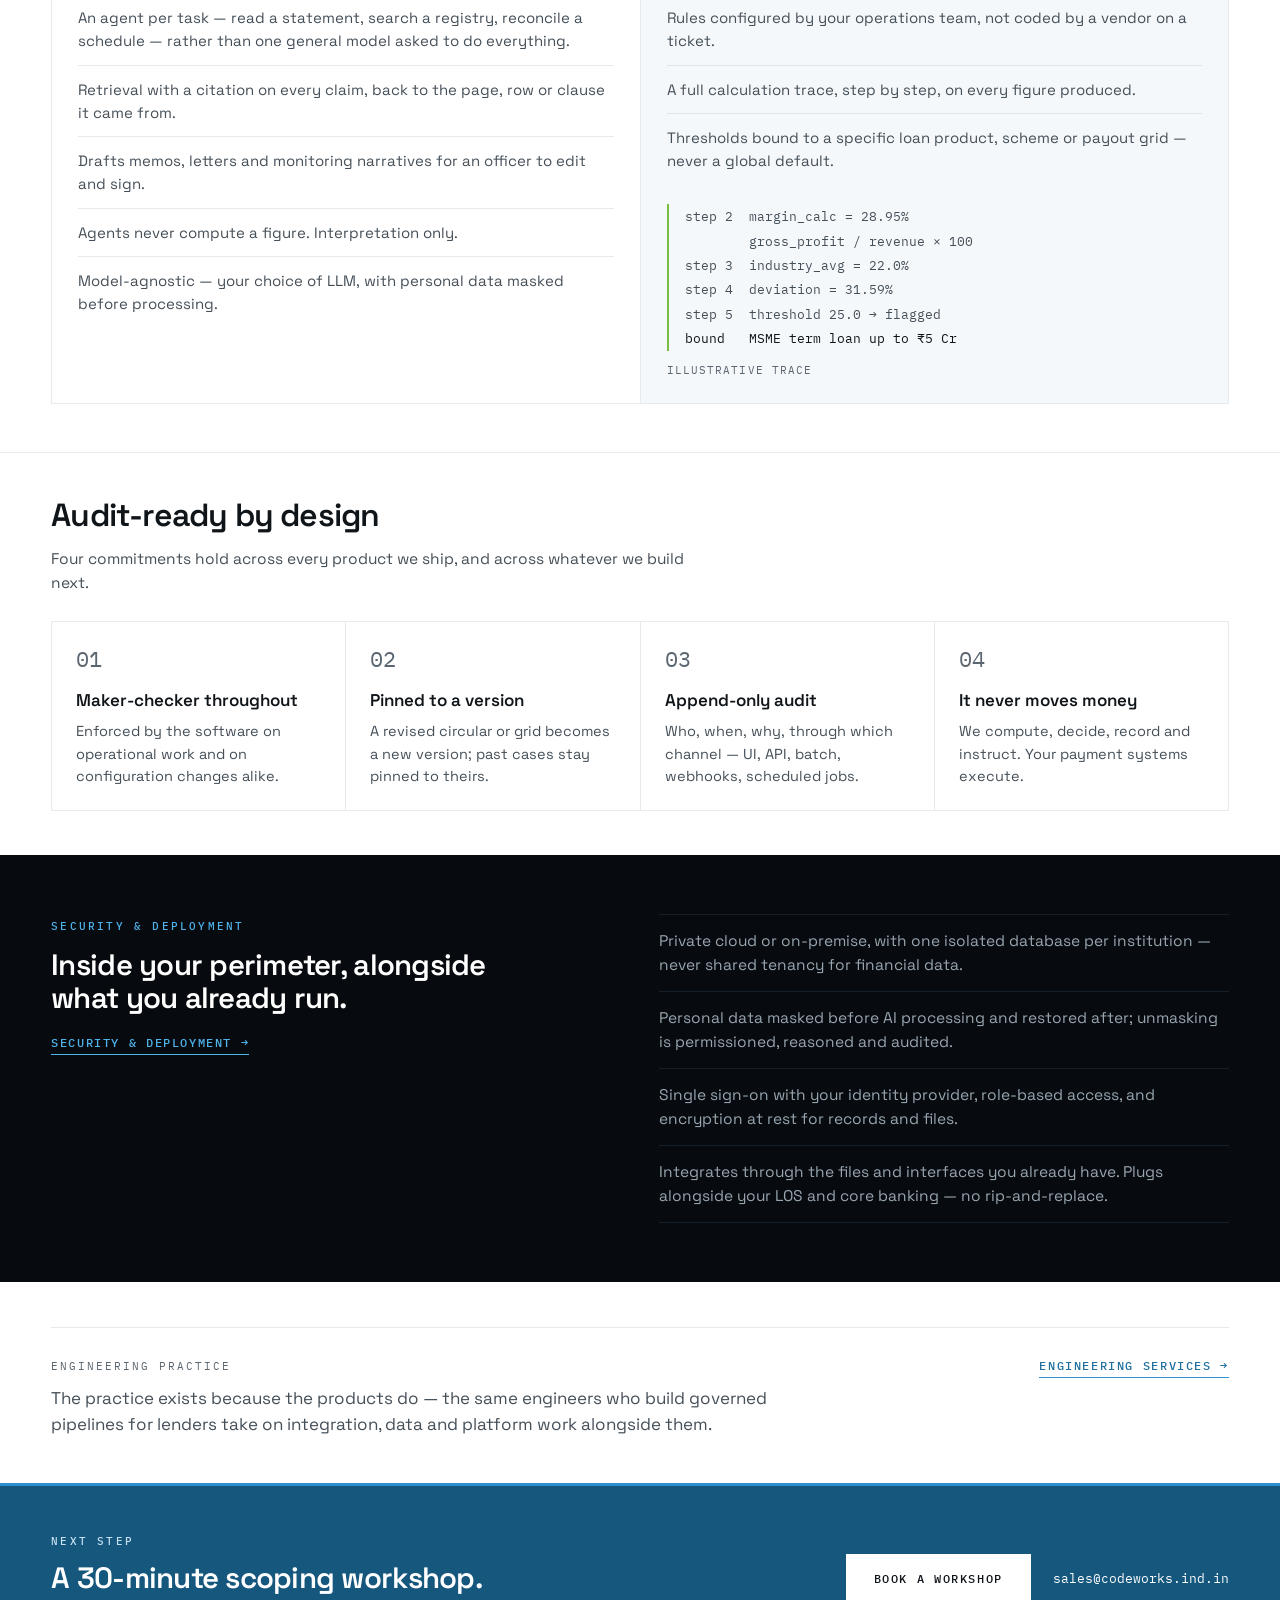
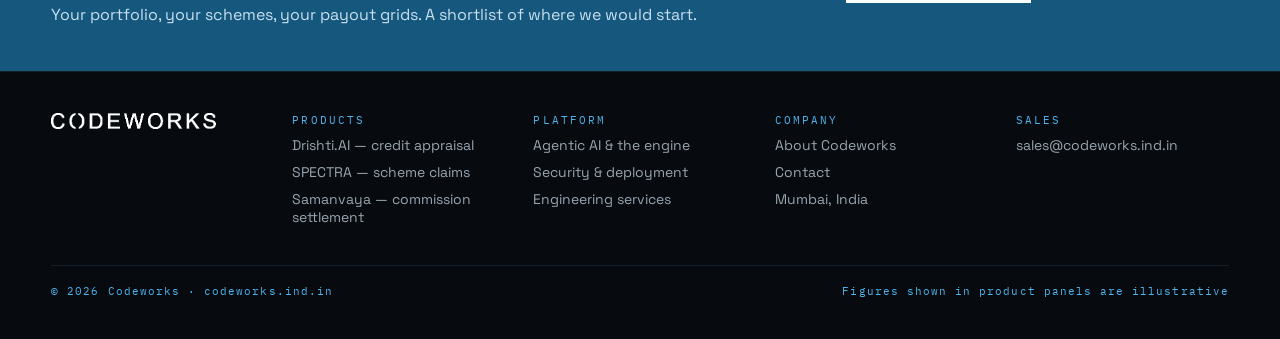
==== commit 2f4187e5: "Stop the hero burying the products on mobile The new hero pushed the product cards ~1,380px down a 3" ====
--- a/index.html
+++ b/index.html
@@ -91,7 +91,7 @@
           <div style="padding:14px 18px;border-bottom:1px solid var(--band-rule);display:grid;grid-template-columns:minmax(0,1fr) auto;gap:0 16px;align-items:baseline">
             <span style="font-family:'IBM Plex Mono',monospace;font-size:12.5px;color:var(--band-head)">rate_differential</span>
             <span style="font-family:'IBM Plex Mono',monospace;font-size:12.5px;color:var(--band-ink);font-variant-numeric:tabular-nums;overflow-wrap:anywhere">172.60273972602739726</span>
-            <span style="font-family:'IBM Plex Mono',monospace;grid-column:1 / -1;margin-top:5px;font-size:11px;line-height:1.5;color:var(--band-ink)">(7.00% &minus; 4.00%) on 1,00,000 for 21 days / 365</span>
+            <span class="cw-trace-exp" style="font-family:'IBM Plex Mono',monospace;grid-column:1 / -1;margin-top:5px;font-size:11px;line-height:1.5;color:var(--band-ink)">(7.00% &minus; 4.00%) on 1,00,000 for 21 days / 365</span>
           </div>
           <div style="padding:14px 18px;border-bottom:1px solid var(--band-rule);display:grid;grid-template-columns:minmax(0,1fr) auto;gap:0 16px;align-items:baseline">
             <span style="font-family:'IBM Plex Mono',monospace;font-size:12.5px;color:var(--band-head)">rounding</span>
@@ -104,22 +104,11 @@
             <span style="font-family:'IBM Plex Mono',monospace;font-size:12.5px;color:var(--band-head)">funding_split &nbsp;STATE &middot; 1%</span>
             <span style="font-family:'IBM Plex Mono',monospace;font-size:12.5px;color:var(--green-key);font-variant-numeric:tabular-nums">57.53</span>
           </div>
-          <div style="padding:12px 18px;display:flex;flex-wrap:wrap;gap:6px 16px;align-items:baseline;justify-content:space-between">
+          <div class="cw-trace-foot" style="padding:12px 18px;display:flex;flex-wrap:wrap;gap:6px 16px;align-items:baseline;justify-content:space-between">
             <span style="font-family:'IBM Plex Mono',monospace;font-size:10px;letter-spacing:0.16em;text-transform:uppercase;color:var(--band-ink)">GOI + STATE reconcile to the claim</span>
             <span style="font-family:'IBM Plex Mono',monospace;font-size:10px;letter-spacing:0.16em;text-transform:uppercase;color:var(--green-key)">&#8377;172.60</span>
           </div>
         </div>
-      </div>
-    </div>
-  </div>
-
-  <div style="background:var(--band-2);border-top:1px solid var(--band-rule)">
-    <div style="max-width:1440px;margin:0 auto;padding:clamp(24px,2.6vw,36px) clamp(20px,4vw,64px) clamp(10px,1.2vw,18px)">
-      <div style="display:grid;grid-template-columns:repeat(auto-fit,minmax(min(100%,240px),1fr));gap:0;border-top:1px solid var(--band-rule-2);border-left:1px solid var(--band-rule-2)">
-        <div style="border-right:1px solid var(--band-rule-2);border-bottom:1px solid var(--band-rule-2);padding:20px 22px 22px"><span style="font-family:'IBM Plex Mono',monospace;font-size:10.5px;font-weight:500;letter-spacing:0.16em;text-transform:uppercase;color:var(--band-accent)">Runs in your perimeter</span><p style="margin:9px 0 0;font-size:15px;line-height:1.5;color:var(--band-ink)">Private cloud or on&#8209;premise, with one isolated database per institution.</p></div>
-        <div style="border-right:1px solid var(--band-rule-2);border-bottom:1px solid var(--band-rule-2);padding:20px 22px 22px"><span style="font-family:'IBM Plex Mono',monospace;font-size:10.5px;font-weight:500;letter-spacing:0.16em;text-transform:uppercase;color:var(--band-accent)">It never moves money</span><p style="margin:9px 0 0;font-size:15px;line-height:1.5;color:var(--band-ink)">We compute, decide, record and instruct. Your payment systems execute.</p></div>
-        <div style="border-right:1px solid var(--band-rule-2);border-bottom:1px solid var(--band-rule-2);padding:20px 22px 22px"><span style="font-family:'IBM Plex Mono',monospace;font-size:10.5px;font-weight:500;letter-spacing:0.16em;text-transform:uppercase;color:var(--band-accent)">Alongside your stack</span><p style="margin:9px 0 0;font-size:15px;line-height:1.5;color:var(--band-ink)">Plugs in beside your LOS and core banking. No rip&#8209;and&#8209;replace.</p></div>
-        <div style="border-right:1px solid var(--band-rule-2);border-bottom:1px solid var(--band-rule-2);padding:20px 22px 22px"><span style="font-family:'IBM Plex Mono',monospace;font-size:10.5px;font-weight:500;letter-spacing:0.16em;text-transform:uppercase;color:var(--band-accent)">Model-agnostic, PII masked</span><p style="margin:9px 0 0;font-size:15px;line-height:1.5;color:var(--band-ink)">Your choice of LLM, with personal data masked before processing.</p></div>
       </div>
     </div>
   </div>
@@ -162,6 +151,17 @@
     </div>
   </div>
 
+  <div style="background:var(--band-2);border-top:1px solid var(--band-rule)">
+    <div style="max-width:1440px;margin:0 auto;padding:clamp(24px,2.6vw,36px) clamp(20px,4vw,64px) clamp(10px,1.2vw,18px)">
+      <div class="cw-facts" style="border-top:1px solid var(--band-rule-2);border-left:1px solid var(--band-rule-2)">
+        <div style="border-right:1px solid var(--band-rule-2);border-bottom:1px solid var(--band-rule-2);padding:20px 22px 22px"><span style="font-family:'IBM Plex Mono',monospace;font-size:10.5px;font-weight:500;letter-spacing:0.16em;text-transform:uppercase;color:var(--band-accent)">Runs in your perimeter</span><p style="margin:9px 0 0;font-size:15px;line-height:1.5;color:var(--band-ink)">Private cloud or on&#8209;premise, with one isolated database per institution.</p></div>
+        <div style="border-right:1px solid var(--band-rule-2);border-bottom:1px solid var(--band-rule-2);padding:20px 22px 22px"><span style="font-family:'IBM Plex Mono',monospace;font-size:10.5px;font-weight:500;letter-spacing:0.16em;text-transform:uppercase;color:var(--band-accent)">It never moves money</span><p style="margin:9px 0 0;font-size:15px;line-height:1.5;color:var(--band-ink)">We compute, decide, record and instruct. Your payment systems execute.</p></div>
+        <div style="border-right:1px solid var(--band-rule-2);border-bottom:1px solid var(--band-rule-2);padding:20px 22px 22px"><span style="font-family:'IBM Plex Mono',monospace;font-size:10.5px;font-weight:500;letter-spacing:0.16em;text-transform:uppercase;color:var(--band-accent)">Alongside your stack</span><p style="margin:9px 0 0;font-size:15px;line-height:1.5;color:var(--band-ink)">Plugs in beside your LOS and core banking. No rip&#8209;and&#8209;replace.</p></div>
+        <div style="border-right:1px solid var(--band-rule-2);border-bottom:1px solid var(--band-rule-2);padding:20px 22px 22px"><span style="font-family:'IBM Plex Mono',monospace;font-size:10.5px;font-weight:500;letter-spacing:0.16em;text-transform:uppercase;color:var(--band-accent)">Model-agnostic, PII masked</span><p style="margin:9px 0 0;font-size:15px;line-height:1.5;color:var(--band-ink)">Your choice of LLM, with personal data masked before processing.</p></div>
+      </div>
+    </div>
+  </div>
+
   <div id="platform" style="max-width:1440px;margin:0 auto;padding:clamp(34px,3.8vw,58px) clamp(20px,4vw,64px)">
     <div style="display:flex;flex-wrap:wrap;gap:14px 40px;align-items:baseline;justify-content:space-between">
       <h2 style="margin:0;font-size:clamp(24px,2.5vw,36px);line-height:1.1;font-weight:600;letter-spacing:-0.025em;color:var(--ink)">Two capabilities, kept apart on purpose</h2>
--- a/site.css
+++ b/site.css
@@ -42,6 +42,11 @@
 .cw-menu-btn { display:none; }
 .cw-sent { font-size:14px; color:var(--green); display:none; }
 .cw-sent.is-shown { display:inline; }
+.cw-facts { display:grid; grid-template-columns:repeat(4,minmax(0,1fr)); gap:0; }
+@media (max-width:899px) {
+  .cw-facts { grid-template-columns:repeat(2,minmax(0,1fr)); }
+  .cw-trace-exp, .cw-trace-foot { display:none; }
+}
 @media (max-width:899px) {
   .cw-nav { order:3; flex:1 1 100%; padding-top:4px; display:none; }
   .cw-nav.is-open { display:flex; }
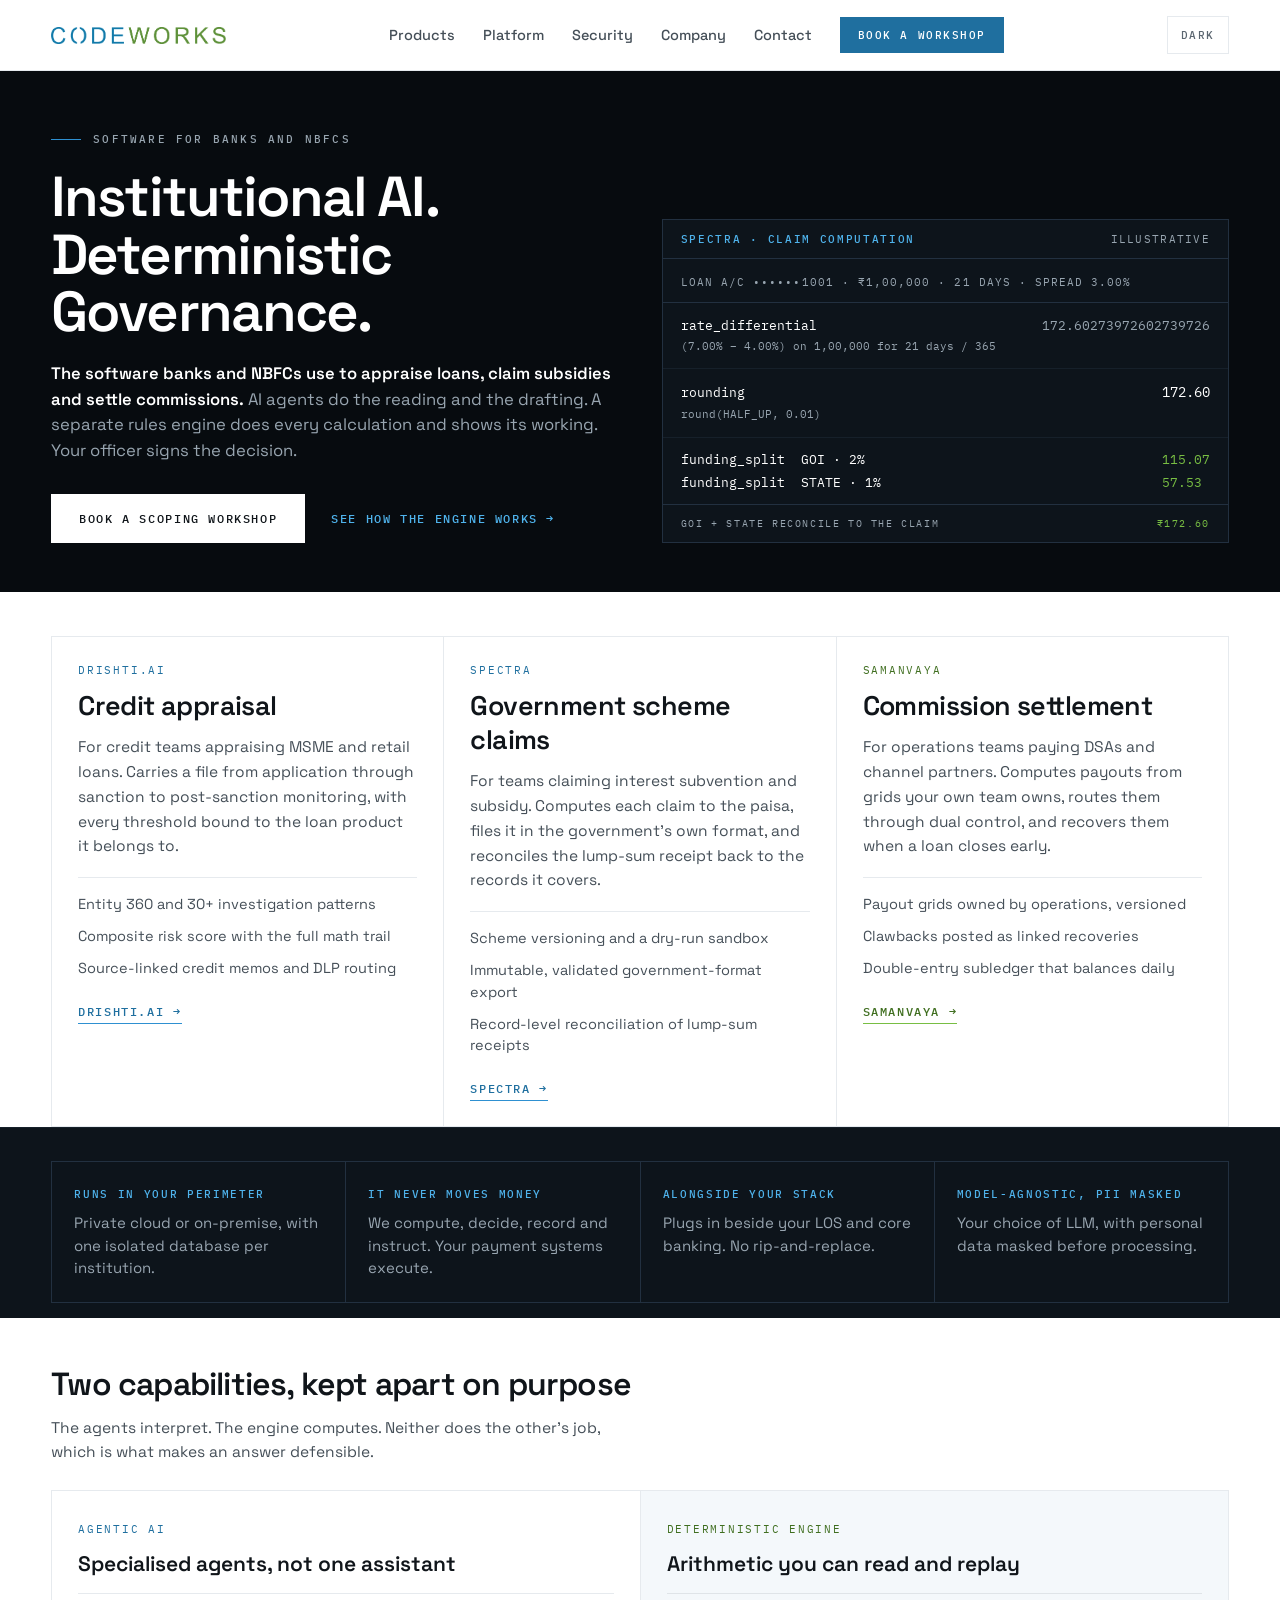
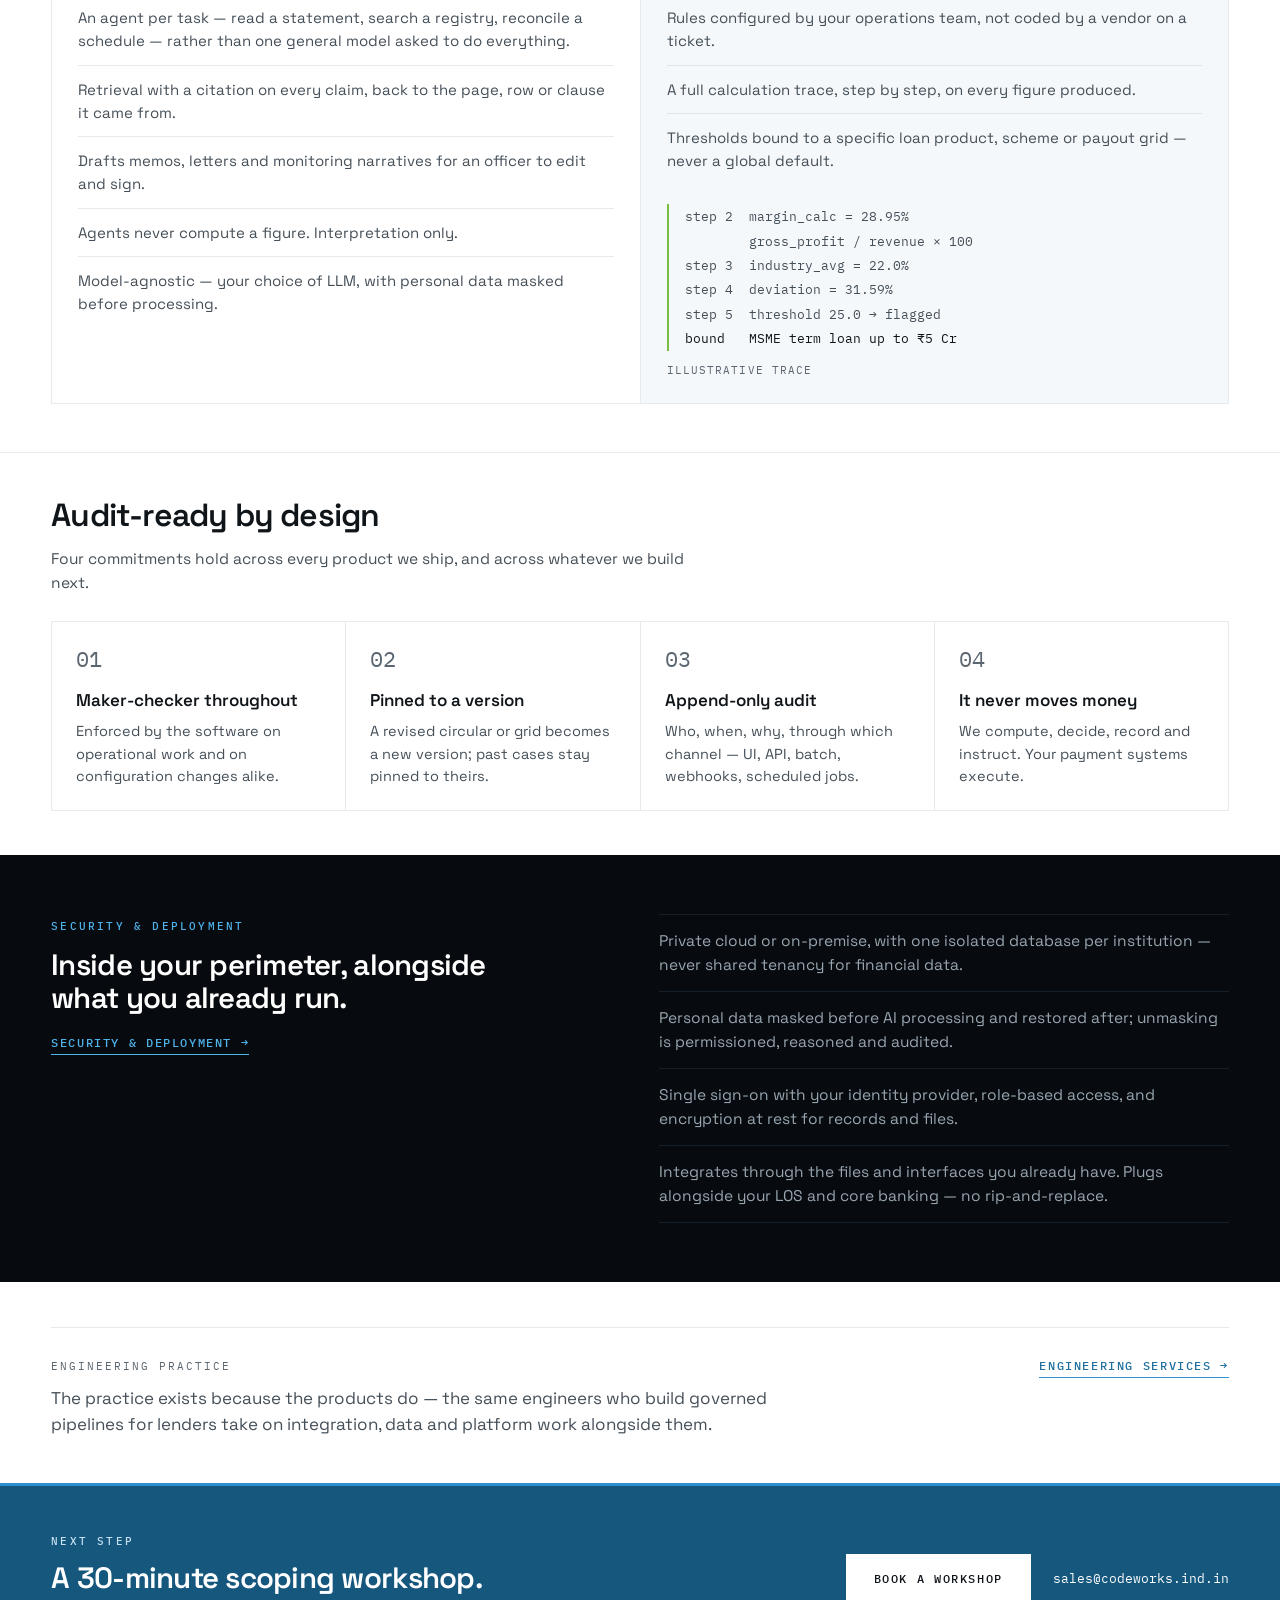
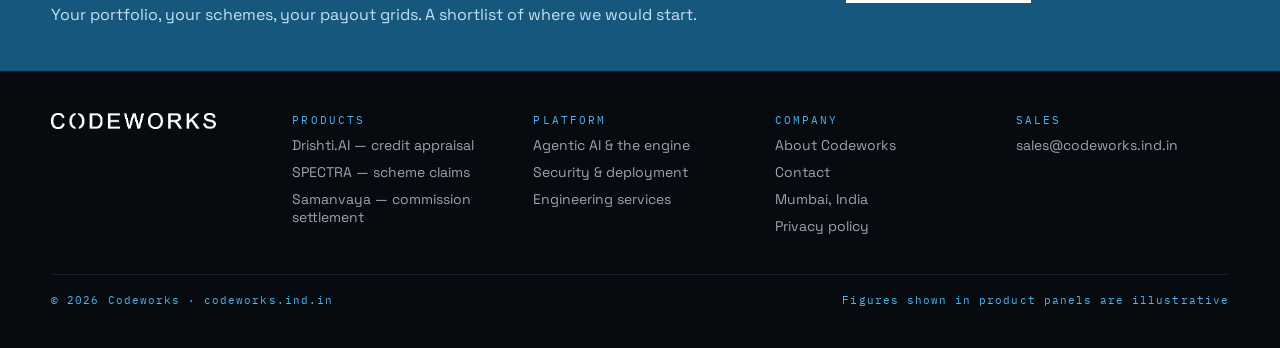
==== commit fe2a4ffc: "Add a privacy policy, consent step, and an accurate README privacy.html is structured for the DPDP A" ====
--- a/index.html
+++ b/index.html
@@ -10,13 +10,18 @@
 <meta property="og:title" content="Codeworks — institutional AI and deterministic governance for banks & NBFCs">
 <meta property="og:description" content="Codeworks engineers the decision layer for banks and NBFCs: credit appraisal, government scheme claims and channel-partner settlement. Deterministic computation, maker-checker throughout, deployed inside your perimeter.">
 <meta property="og:url" content="https://codeworks.ind.in/">
-<meta property="og:image" content="https://codeworks.ind.in/codeworks-logo.png">
-<meta name="twitter:card" content="summary">
+<meta property="og:image" content="https://codeworks.ind.in/og-card.png">
+<meta property="og:image:width" content="1200">
+<meta property="og:image:height" content="630">
+<meta name="twitter:card" content="summary_large_image">
+<meta name="twitter:image" content="https://codeworks.ind.in/og-card.png">
 <meta name="twitter:title" content="Codeworks — institutional AI and deterministic governance for banks & NBFCs">
 <meta name="twitter:description" content="Codeworks engineers the decision layer for banks and NBFCs: credit appraisal, government scheme claims and channel-partner settlement. Deterministic computation, maker-checker throughout, deployed inside your perimeter.">
 <meta name="theme-color" content="#070B0F">
 <meta name="viewport" content="width=device-width, initial-scale=1">
-<link rel="icon" href="codeworks-logo.png">
+<link rel="icon" href="favicon-32.png" sizes="32x32">
+<link rel="icon" href="icon-512.png" sizes="512x512">
+<link rel="apple-touch-icon" href="apple-touch-icon.png">
 <link rel="preconnect" href="https://fonts.googleapis.com">
 <link rel="preconnect" href="https://fonts.gstatic.com" crossorigin>
 <link rel="stylesheet" href="https://fonts.googleapis.com/css2?family=Space+Grotesk:wght@400;500;600;700&family=IBM+Plex+Mono:wght@400;500&display=swap">
@@ -39,9 +44,9 @@
           <a href="contact.html" style="font-family:'IBM Plex Mono',monospace;font-size:11px;font-weight:500;letter-spacing:0.14em;text-transform:uppercase;color:var(--btn-ink);background:var(--btn-bg);padding:11px 18px" class="hv-4">Book a workshop</a>
         </div>
       
-      <button type="button" onclick="cwToggleTheme()" style="font-family:'IBM Plex Mono',monospace;font-size:10.5px;font-weight:500;letter-spacing:0.14em;text-transform:uppercase;color:var(--ink-3);background:none;border:1px solid var(--rule);padding:11px 13px;cursor:pointer;flex:0 0 auto" class="hv-1"><span id="cw-theme-label">Dark</span></button>
+      <button type="button" onclick="cwToggleTheme()" style="font-family:'IBM Plex Mono',monospace;font-size:10.5px;font-weight:500;letter-spacing:0.14em;text-transform:uppercase;color:var(--ink-3);background:none;border:1px solid var(--rule);padding:11px 13px;cursor:pointer;flex:0 0 auto" class="hv-1 cw-chrome"><span id="cw-theme-label">Dark</span></button>
       
-        <button type="button" onclick="cwToggleNav()" class="cw-menu-btn hv-1" aria-label="Menu" style="font-family:'IBM Plex Mono',monospace;font-size:11px;font-weight:500;letter-spacing:0.14em;text-transform:uppercase;color:var(--ink-2);background:none;border:1px solid var(--rule);padding:11px 14px;cursor:pointer;flex:0 0 auto" >Menu</button>
+        <button type="button" onclick="cwToggleNav()" class="cw-menu-btn hv-1 cw-chrome" aria-label="Menu" style="font-family:'IBM Plex Mono',monospace;font-size:11px;font-weight:500;letter-spacing:0.14em;text-transform:uppercase;color:var(--ink-2);background:none;border:1px solid var(--rule);padding:11px 14px;cursor:pointer;flex:0 0 auto" >Menu</button>
       
     </div>
     <div class="cw-panel" id="cw-panel">
@@ -80,7 +85,7 @@
             <a href="platform.html" style="font-family:'IBM Plex Mono',monospace;font-size:11.5px;font-weight:500;letter-spacing:0.14em;text-transform:uppercase;color:var(--band-accent)">See how the engine works &rarr;</a>
           </div>
         </div>
-        <div style="background:var(--band-2);border:1px solid var(--band-rule-2)">
+        <div class="cw-hero-panel" style="background:var(--band-2);border:1px solid var(--band-rule-2)">
           <div style="padding:12px 18px;border-bottom:1px solid var(--band-rule-2);display:flex;flex-wrap:wrap;gap:8px 16px;align-items:baseline;justify-content:space-between">
             <span style="font-family:'IBM Plex Mono',monospace;font-size:10.5px;font-weight:500;letter-spacing:0.16em;text-transform:uppercase;color:var(--band-accent)">SPECTRA &middot; claim computation</span>
             <span style="font-family:'IBM Plex Mono',monospace;font-size:10.5px;letter-spacing:0.12em;text-transform:uppercase;color:var(--band-ink)">Illustrative</span>
@@ -90,7 +95,7 @@
           </div>
           <div style="padding:14px 18px;border-bottom:1px solid var(--band-rule);display:grid;grid-template-columns:minmax(0,1fr) auto;gap:0 16px;align-items:baseline">
             <span style="font-family:'IBM Plex Mono',monospace;font-size:12.5px;color:var(--band-head)">rate_differential</span>
-            <span style="font-family:'IBM Plex Mono',monospace;font-size:12.5px;color:var(--band-ink);font-variant-numeric:tabular-nums;overflow-wrap:anywhere">172.60273972602739726</span>
+            <span class="cw-trace-num" style="font-family:'IBM Plex Mono',monospace;font-size:12.5px;color:var(--band-ink);font-variant-numeric:tabular-nums">172.60273972602739726</span>
             <span class="cw-trace-exp" style="font-family:'IBM Plex Mono',monospace;grid-column:1 / -1;margin-top:5px;font-size:11px;line-height:1.5;color:var(--band-ink)">(7.00% &minus; 4.00%) on 1,00,000 for 21 days / 365</span>
           </div>
           <div style="padding:14px 18px;border-bottom:1px solid var(--band-rule);display:grid;grid-template-columns:minmax(0,1fr) auto;gap:0 16px;align-items:baseline">
@@ -154,10 +159,10 @@
   <div style="background:var(--band-2);border-top:1px solid var(--band-rule)">
     <div style="max-width:1440px;margin:0 auto;padding:clamp(24px,2.6vw,36px) clamp(20px,4vw,64px) clamp(10px,1.2vw,18px)">
       <div class="cw-facts" style="border-top:1px solid var(--band-rule-2);border-left:1px solid var(--band-rule-2)">
-        <div style="border-right:1px solid var(--band-rule-2);border-bottom:1px solid var(--band-rule-2);padding:20px 22px 22px"><span style="font-family:'IBM Plex Mono',monospace;font-size:10.5px;font-weight:500;letter-spacing:0.16em;text-transform:uppercase;color:var(--band-accent)">Runs in your perimeter</span><p style="margin:9px 0 0;font-size:15px;line-height:1.5;color:var(--band-ink)">Private cloud or on&#8209;premise, with one isolated database per institution.</p></div>
-        <div style="border-right:1px solid var(--band-rule-2);border-bottom:1px solid var(--band-rule-2);padding:20px 22px 22px"><span style="font-family:'IBM Plex Mono',monospace;font-size:10.5px;font-weight:500;letter-spacing:0.16em;text-transform:uppercase;color:var(--band-accent)">It never moves money</span><p style="margin:9px 0 0;font-size:15px;line-height:1.5;color:var(--band-ink)">We compute, decide, record and instruct. Your payment systems execute.</p></div>
-        <div style="border-right:1px solid var(--band-rule-2);border-bottom:1px solid var(--band-rule-2);padding:20px 22px 22px"><span style="font-family:'IBM Plex Mono',monospace;font-size:10.5px;font-weight:500;letter-spacing:0.16em;text-transform:uppercase;color:var(--band-accent)">Alongside your stack</span><p style="margin:9px 0 0;font-size:15px;line-height:1.5;color:var(--band-ink)">Plugs in beside your LOS and core banking. No rip&#8209;and&#8209;replace.</p></div>
-        <div style="border-right:1px solid var(--band-rule-2);border-bottom:1px solid var(--band-rule-2);padding:20px 22px 22px"><span style="font-family:'IBM Plex Mono',monospace;font-size:10.5px;font-weight:500;letter-spacing:0.16em;text-transform:uppercase;color:var(--band-accent)">Model-agnostic, PII masked</span><p style="margin:9px 0 0;font-size:15px;line-height:1.5;color:var(--band-ink)">Your choice of LLM, with personal data masked before processing.</p></div>
+        <div style="border-right:1px solid var(--band-rule-2);border-bottom:1px solid var(--band-rule-2);padding:20px 22px 22px"><span style="font-family:'IBM Plex Mono',monospace;font-size:10.5px;font-weight:500;letter-spacing:0.16em;text-transform:uppercase;color:var(--band-accent)" class="cw-hide-sm">Runs in your perimeter</span><span class="cw-sm" style="font-family:'IBM Plex Mono',monospace;font-size:10.5px;font-weight:500;letter-spacing:0.16em;text-transform:uppercase;color:var(--band-accent)">Your perimeter</span><p class="cw-hide-sm" style="margin:9px 0 0;font-size:15px;line-height:1.5;color:var(--band-ink)">Private cloud or on&#8209;premise, with one isolated database per institution.</p></div>
+        <div style="border-right:1px solid var(--band-rule-2);border-bottom:1px solid var(--band-rule-2);padding:20px 22px 22px"><span style="font-family:'IBM Plex Mono',monospace;font-size:10.5px;font-weight:500;letter-spacing:0.16em;text-transform:uppercase;color:var(--band-accent)" class="cw-hide-sm">It never moves money</span><span class="cw-sm" style="font-family:'IBM Plex Mono',monospace;font-size:10.5px;font-weight:500;letter-spacing:0.16em;text-transform:uppercase;color:var(--band-accent)">Never moves money</span><p class="cw-hide-sm" style="margin:9px 0 0;font-size:15px;line-height:1.5;color:var(--band-ink)">We compute, decide, record and instruct. Your payment systems execute.</p></div>
+        <div style="border-right:1px solid var(--band-rule-2);border-bottom:1px solid var(--band-rule-2);padding:20px 22px 22px"><span style="font-family:'IBM Plex Mono',monospace;font-size:10.5px;font-weight:500;letter-spacing:0.16em;text-transform:uppercase;color:var(--band-accent)" class="cw-hide-sm">Alongside your stack</span><span class="cw-sm" style="font-family:'IBM Plex Mono',monospace;font-size:10.5px;font-weight:500;letter-spacing:0.16em;text-transform:uppercase;color:var(--band-accent)">Your stack</span><p class="cw-hide-sm" style="margin:9px 0 0;font-size:15px;line-height:1.5;color:var(--band-ink)">Plugs in beside your LOS and core banking. No rip&#8209;and&#8209;replace.</p></div>
+        <div style="border-right:1px solid var(--band-rule-2);border-bottom:1px solid var(--band-rule-2);padding:20px 22px 22px"><span style="font-family:'IBM Plex Mono',monospace;font-size:10.5px;font-weight:500;letter-spacing:0.16em;text-transform:uppercase;color:var(--band-accent)" class="cw-hide-sm">Model-agnostic, PII masked</span><span class="cw-sm" style="font-family:'IBM Plex Mono',monospace;font-size:10.5px;font-weight:500;letter-spacing:0.16em;text-transform:uppercase;color:var(--band-accent)">PII masked</span><p class="cw-hide-sm" style="margin:9px 0 0;font-size:15px;line-height:1.5;color:var(--band-ink)">Your choice of LLM, with personal data masked before processing.</p></div>
       </div>
     </div>
   </div>
@@ -290,6 +295,7 @@
           <a href="company.html" style="font-size:14px;color:var(--band-ink)">About Codeworks</a>
           <a href="contact.html" style="font-size:14px;color:var(--band-ink)">Contact</a>
           <span style="font-size:14px;color:var(--band-ink)">Mumbai, India</span>
+          <a href="privacy.html" style="font-size:14px;color:var(--band-ink)">Privacy policy</a>
         </div>
         <div style="display:flex;flex-direction:column;gap:9px">
           <span style="font-family:'IBM Plex Mono',monospace;font-size:10.5px;letter-spacing:0.2em;text-transform:uppercase;color:var(--band-accent)">Sales</span>
--- a/site.css
+++ b/site.css
@@ -43,8 +43,15 @@
 .cw-sent { font-size:14px; color:var(--green); display:none; }
 .cw-sent.is-shown { display:inline; }
 .cw-facts { display:grid; grid-template-columns:repeat(4,minmax(0,1fr)); gap:0; }
+.cw-sm { display:none; }
 @media (max-width:899px) {
   .cw-facts { grid-template-columns:repeat(2,minmax(0,1fr)); }
+  .cw-hide-sm { display:none; }
+  .cw-sm { display:inline; }
+  .cw-tbl { grid-template-columns:minmax(0,1fr) auto !important; }
+  .cw-trace-num { grid-column:1 / -1 !important; margin-top:3px; }
+  .cw-chrome { border-color:transparent !important; padding-left:8px !important; padding-right:8px !important; }
+  .cw-hero-panel { display:none; }
   .cw-trace-exp, .cw-trace-foot { display:none; }
 }
 @media (max-width:899px) {
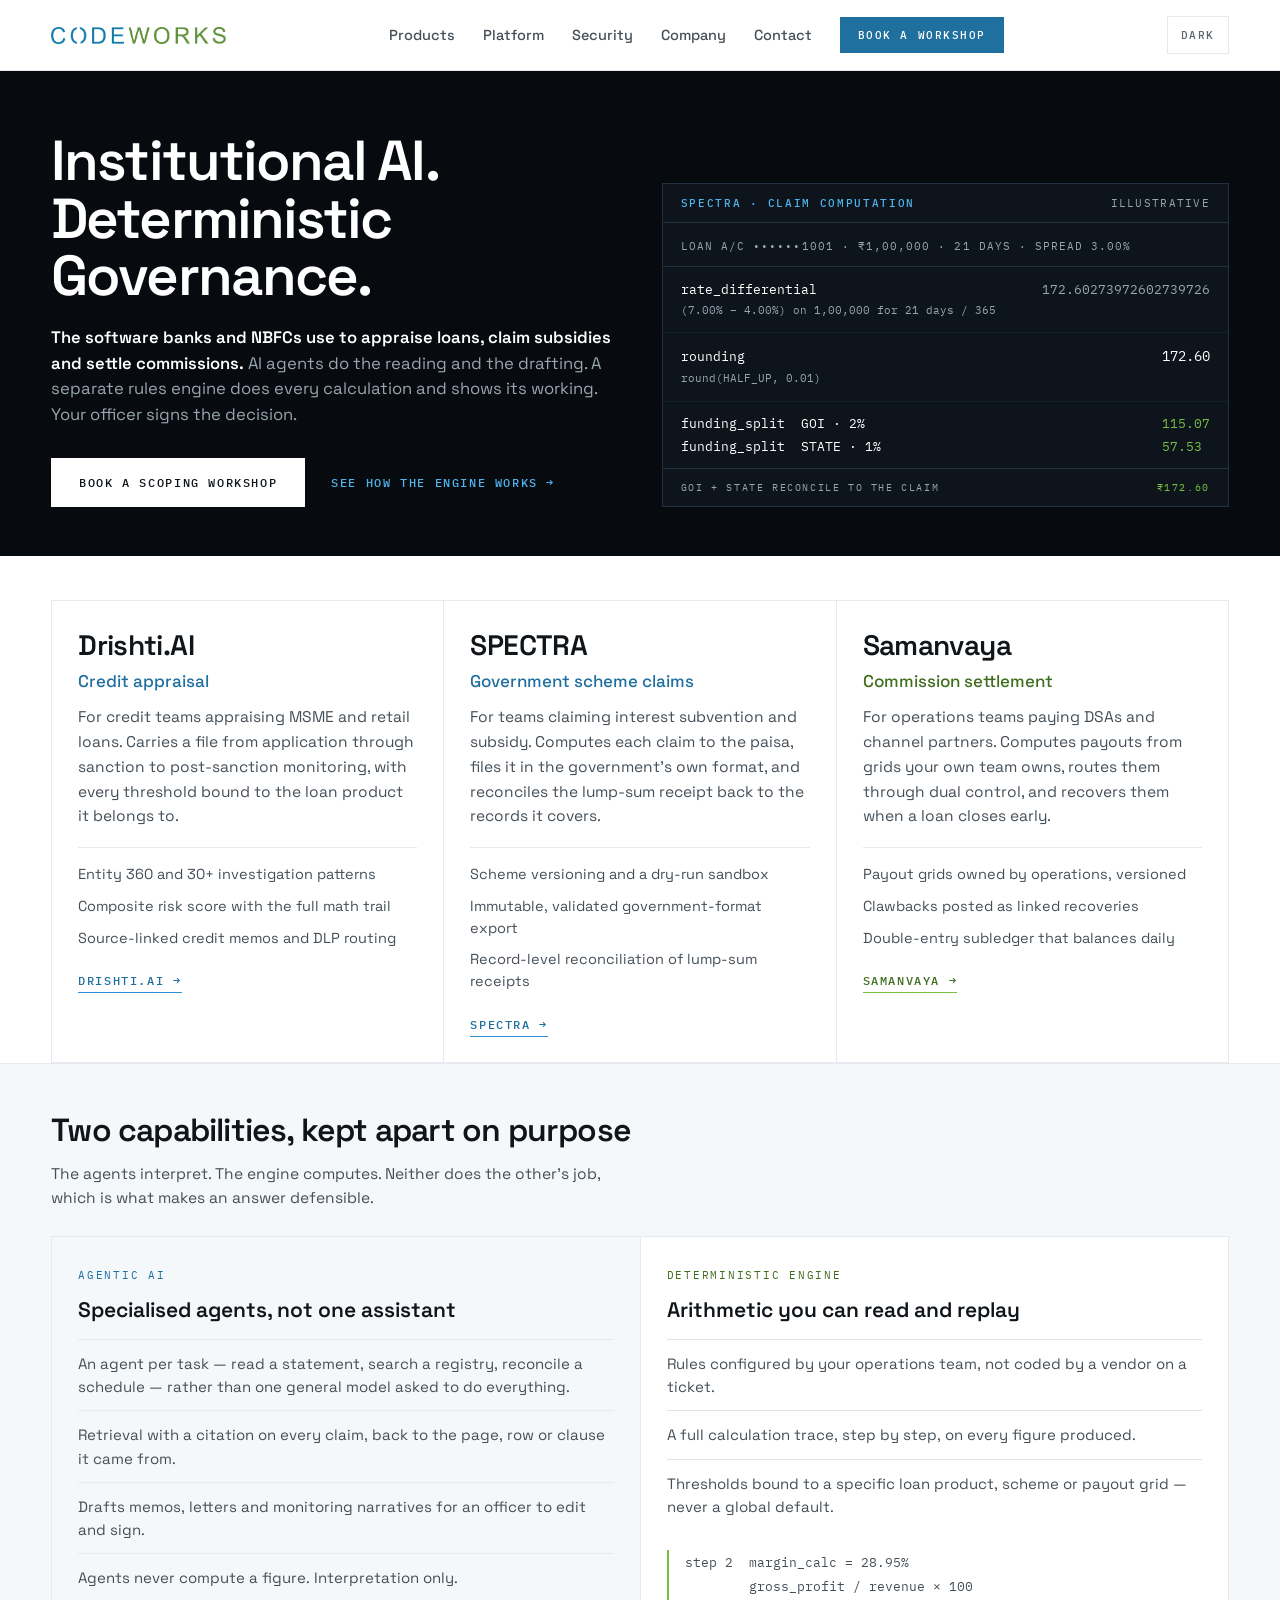
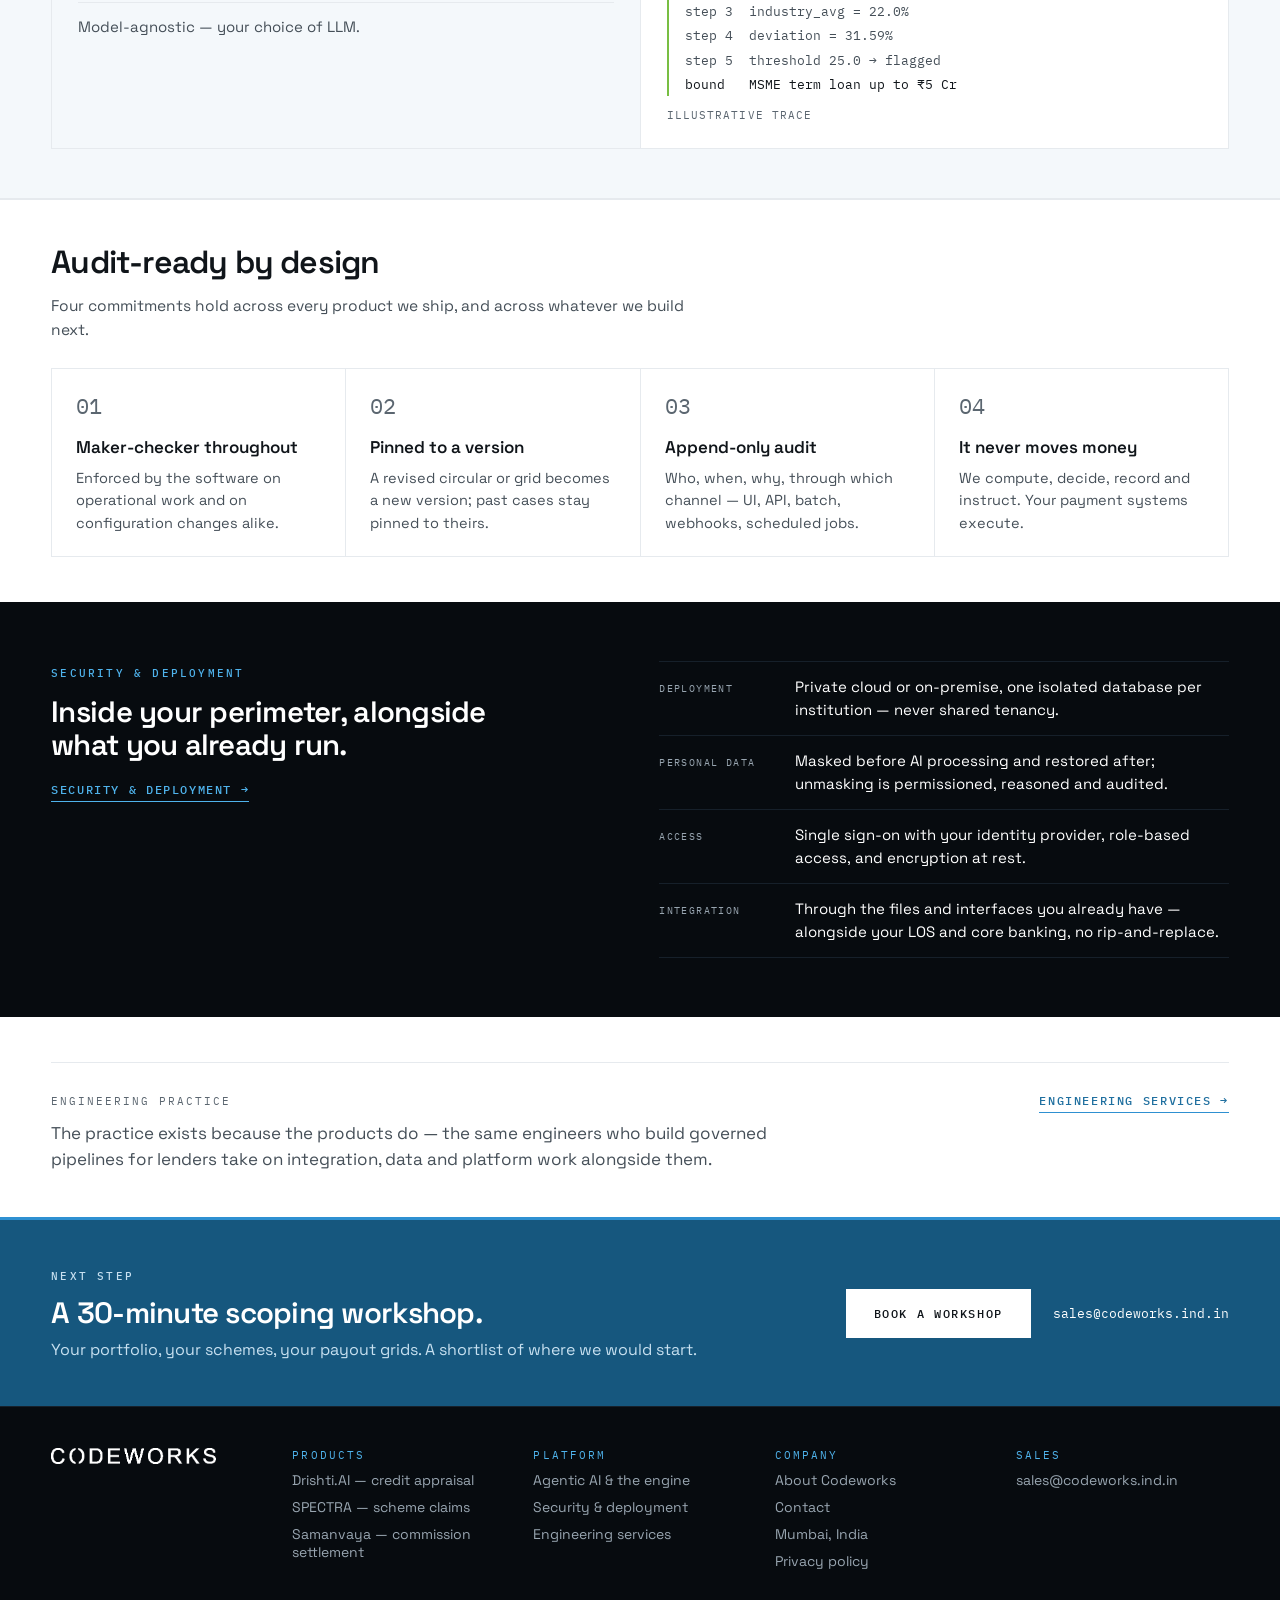
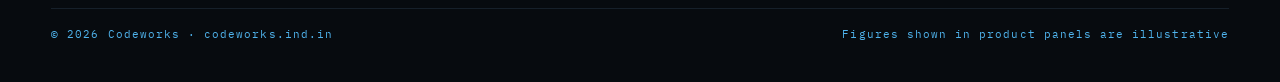
==== commit 619d75e4: "Give the pages something to look at besides paragraphs The site said its four differentiators two or" ====
--- a/index.html
+++ b/index.html
@@ -72,11 +72,7 @@
 
   <div style="background:var(--band)">
     <div style="max-width:1440px;margin:0 auto;padding:clamp(40px,4.8vw,74px) clamp(20px,4vw,64px) clamp(34px,3.8vw,58px)">
-      <div style="display:flex;align-items:center;gap:12px">
-        <span style="width:30px;height:1px;background:var(--blue-key)"></span>
-        <span style="font-family:'IBM Plex Mono',monospace;font-size:11px;font-weight:500;letter-spacing:0.2em;text-transform:uppercase;color:var(--band-ink)">Software for banks and NBFCs</span>
-      </div>
-      <div style="margin-top:22px;display:grid;grid-template-columns:repeat(auto-fit,minmax(min(100%,340px),1fr));gap:clamp(24px,3.4vw,60px);align-items:end">
+      <div style="display:grid;grid-template-columns:repeat(auto-fit,minmax(min(100%,340px),1fr));gap:clamp(24px,3.4vw,60px);align-items:end">
         <div>
           <h1 style="margin:0;font-size:clamp(34px,4.4vw,62px);line-height:1.02;font-weight:600;letter-spacing:-0.034em;color:var(--band-head);max-width:18ch;text-wrap:balance">Institutional AI. Deterministic Governance.</h1>
           <p style="margin:20px 0 0;font-size:clamp(16.5px,1.3vw,19px);line-height:1.55;color:var(--band-ink);max-width:56ch;text-wrap:pretty"><strong style="font-weight:600;color:var(--band-head)">The software banks and NBFCs use to appraise loans, claim subsidies and settle commissions.</strong> AI agents do the reading and the drafting. A separate rules engine does every calculation and shows its working. Your officer signs the decision.</p>
@@ -121,8 +117,8 @@
   <div id="products" style="max-width:1440px;margin:0 auto;padding:clamp(32px,3.5vw,54px) clamp(20px,4vw,64px) 0">
     <div data-reveal="1" style="display:grid;grid-template-columns:repeat(auto-fit,minmax(min(100%,290px),1fr));gap:0;border-top:1px solid var(--rule);border-left:1px solid var(--rule)">
       <div id="drishti" style="border-right:1px solid var(--rule);border-bottom:1px solid var(--rule);padding:26px 26px 28px;display:flex;flex-direction:column">
-        <span style="font-family:'IBM Plex Mono',monospace;font-size:11px;letter-spacing:0.16em;text-transform:uppercase;color:var(--blue)">Drishti.AI</span>
-        <h2 style="margin:12px 0 0;font-size:clamp(23px,2.1vw,29px);font-weight:600;letter-spacing:-0.022em;color:var(--ink)">Credit appraisal</h2>
+        <h2 style="margin:0;font-size:clamp(24px,2.2vw,30px);font-weight:600;letter-spacing:-0.022em;color:var(--ink)">Drishti.AI</h2>
+        <p style="margin:7px 0 0;font-size:17px;line-height:1.35;font-weight:500;color:var(--blue)">Credit appraisal</p>
         <p style="margin:12px 0 0;font-size:15.5px;line-height:1.6;color:var(--ink-2)">For credit teams appraising MSME and retail loans. Carries a file from application through sanction to post-sanction monitoring, with every threshold bound to the loan product it belongs to.</p>
         <div style="margin-top:18px;display:flex;flex-direction:column;gap:10px;border-top:1px solid var(--rule);padding-top:16px">
           <span style="font-size:14.5px;line-height:1.5;color:var(--ink-2)">Entity 360 and 30+ investigation patterns</span>
@@ -132,8 +128,8 @@
         <p style="margin:20px 0 0"><a href="drishti-ai.html" style="font-family:'IBM Plex Mono',monospace;font-size:11.5px;font-weight:500;letter-spacing:0.14em;text-transform:uppercase;color:var(--blue);border-bottom:1px solid var(--blue-key);padding-bottom:4px">Drishti.AI &rarr;</a></p>
       </div>
       <div id="spectra" style="border-right:1px solid var(--rule);border-bottom:1px solid var(--rule);padding:26px 26px 28px;display:flex;flex-direction:column">
-        <span style="font-family:'IBM Plex Mono',monospace;font-size:11px;letter-spacing:0.16em;text-transform:uppercase;color:var(--blue)">SPECTRA</span>
-        <h2 style="margin:12px 0 0;font-size:clamp(23px,2.1vw,29px);font-weight:600;letter-spacing:-0.022em;color:var(--ink)">Government scheme claims</h2>
+        <h2 style="margin:0;font-size:clamp(24px,2.2vw,30px);font-weight:600;letter-spacing:-0.022em;color:var(--ink)">SPECTRA</h2>
+        <p style="margin:7px 0 0;font-size:17px;line-height:1.35;font-weight:500;color:var(--blue)">Government scheme claims</p>
         <p style="margin:12px 0 0;font-size:15.5px;line-height:1.6;color:var(--ink-2)">For teams claiming interest subvention and subsidy. Computes each claim to the paisa, files it in the government’s own format, and reconciles the lump-sum receipt back to the records it covers.</p>
         <div style="margin-top:18px;display:flex;flex-direction:column;gap:10px;border-top:1px solid var(--rule);padding-top:16px">
           <span style="font-size:14.5px;line-height:1.5;color:var(--ink-2)">Scheme versioning and a dry-run sandbox</span>
@@ -143,8 +139,8 @@
         <p style="margin:20px 0 0"><a href="spectra.html" style="font-family:'IBM Plex Mono',monospace;font-size:11.5px;font-weight:500;letter-spacing:0.14em;text-transform:uppercase;color:var(--blue);border-bottom:1px solid var(--blue-key);padding-bottom:4px">SPECTRA &rarr;</a></p>
       </div>
       <div id="samanvaya" style="border-right:1px solid var(--rule);border-bottom:1px solid var(--rule);padding:26px 26px 28px;display:flex;flex-direction:column">
-        <span style="font-family:'IBM Plex Mono',monospace;font-size:11px;letter-spacing:0.16em;text-transform:uppercase;color:var(--green)">Samanvaya</span>
-        <h2 style="margin:12px 0 0;font-size:clamp(23px,2.1vw,29px);font-weight:600;letter-spacing:-0.022em;color:var(--ink)">Commission settlement</h2>
+        <h2 style="margin:0;font-size:clamp(24px,2.2vw,30px);font-weight:600;letter-spacing:-0.022em;color:var(--ink)">Samanvaya</h2>
+        <p style="margin:7px 0 0;font-size:17px;line-height:1.35;font-weight:500;color:var(--green)">Commission settlement</p>
         <p style="margin:12px 0 0;font-size:15.5px;line-height:1.6;color:var(--ink-2)">For operations teams paying DSAs and channel partners. Computes payouts from grids your own team owns, routes them through dual control, and recovers them when a loan closes early.</p>
         <div style="margin-top:18px;display:flex;flex-direction:column;gap:10px;border-top:1px solid var(--rule);padding-top:16px">
           <span style="font-size:14.5px;line-height:1.5;color:var(--ink-2)">Payout grids owned by operations, versioned</span>
@@ -156,17 +152,7 @@
     </div>
   </div>
 
-  <div style="background:var(--band-2);border-top:1px solid var(--band-rule)">
-    <div style="max-width:1440px;margin:0 auto;padding:clamp(24px,2.6vw,36px) clamp(20px,4vw,64px) clamp(10px,1.2vw,18px)">
-      <div class="cw-facts" style="border-top:1px solid var(--band-rule-2);border-left:1px solid var(--band-rule-2)">
-        <div style="border-right:1px solid var(--band-rule-2);border-bottom:1px solid var(--band-rule-2);padding:20px 22px 22px"><span style="font-family:'IBM Plex Mono',monospace;font-size:10.5px;font-weight:500;letter-spacing:0.16em;text-transform:uppercase;color:var(--band-accent)" class="cw-hide-sm">Runs in your perimeter</span><span class="cw-sm" style="font-family:'IBM Plex Mono',monospace;font-size:10.5px;font-weight:500;letter-spacing:0.16em;text-transform:uppercase;color:var(--band-accent)">Your perimeter</span><p class="cw-hide-sm" style="margin:9px 0 0;font-size:15px;line-height:1.5;color:var(--band-ink)">Private cloud or on&#8209;premise, with one isolated database per institution.</p></div>
-        <div style="border-right:1px solid var(--band-rule-2);border-bottom:1px solid var(--band-rule-2);padding:20px 22px 22px"><span style="font-family:'IBM Plex Mono',monospace;font-size:10.5px;font-weight:500;letter-spacing:0.16em;text-transform:uppercase;color:var(--band-accent)" class="cw-hide-sm">It never moves money</span><span class="cw-sm" style="font-family:'IBM Plex Mono',monospace;font-size:10.5px;font-weight:500;letter-spacing:0.16em;text-transform:uppercase;color:var(--band-accent)">Never moves money</span><p class="cw-hide-sm" style="margin:9px 0 0;font-size:15px;line-height:1.5;color:var(--band-ink)">We compute, decide, record and instruct. Your payment systems execute.</p></div>
-        <div style="border-right:1px solid var(--band-rule-2);border-bottom:1px solid var(--band-rule-2);padding:20px 22px 22px"><span style="font-family:'IBM Plex Mono',monospace;font-size:10.5px;font-weight:500;letter-spacing:0.16em;text-transform:uppercase;color:var(--band-accent)" class="cw-hide-sm">Alongside your stack</span><span class="cw-sm" style="font-family:'IBM Plex Mono',monospace;font-size:10.5px;font-weight:500;letter-spacing:0.16em;text-transform:uppercase;color:var(--band-accent)">Your stack</span><p class="cw-hide-sm" style="margin:9px 0 0;font-size:15px;line-height:1.5;color:var(--band-ink)">Plugs in beside your LOS and core banking. No rip&#8209;and&#8209;replace.</p></div>
-        <div style="border-right:1px solid var(--band-rule-2);border-bottom:1px solid var(--band-rule-2);padding:20px 22px 22px"><span style="font-family:'IBM Plex Mono',monospace;font-size:10.5px;font-weight:500;letter-spacing:0.16em;text-transform:uppercase;color:var(--band-accent)" class="cw-hide-sm">Model-agnostic, PII masked</span><span class="cw-sm" style="font-family:'IBM Plex Mono',monospace;font-size:10.5px;font-weight:500;letter-spacing:0.16em;text-transform:uppercase;color:var(--band-accent)">PII masked</span><p class="cw-hide-sm" style="margin:9px 0 0;font-size:15px;line-height:1.5;color:var(--band-ink)">Your choice of LLM, with personal data masked before processing.</p></div>
-      </div>
-    </div>
-  </div>
-
+  <div style="background:var(--bg-2);border-top:1px solid var(--rule);border-bottom:1px solid var(--rule)">
   <div id="platform" style="max-width:1440px;margin:0 auto;padding:clamp(34px,3.8vw,58px) clamp(20px,4vw,64px)">
     <div style="display:flex;flex-wrap:wrap;gap:14px 40px;align-items:baseline;justify-content:space-between">
       <h2 style="margin:0;font-size:clamp(24px,2.5vw,36px);line-height:1.1;font-weight:600;letter-spacing:-0.025em;color:var(--ink)">Two capabilities, kept apart on purpose</h2>
@@ -181,10 +167,10 @@
           <p style="margin:0;padding:12px 0;border-top:1px solid var(--rule);font-size:15px;line-height:1.55;color:var(--ink-2)">Retrieval with a citation on every claim, back to the page, row or clause it came from.</p>
           <p style="margin:0;padding:12px 0;border-top:1px solid var(--rule);font-size:15px;line-height:1.55;color:var(--ink-2)">Drafts memos, letters and monitoring narratives for an officer to edit and sign.</p>
           <p style="margin:0;padding:12px 0;border-top:1px solid var(--rule);font-size:15px;line-height:1.55;color:var(--ink-2)">Agents never compute a figure. Interpretation only.</p>
-          <p style="margin:0;padding:12px 0;border-top:1px solid var(--rule);font-size:15px;line-height:1.55;color:var(--ink-2)">Model-agnostic — your choice of LLM, with personal data masked before processing.</p>
-        </div>
-      </div>
-      <div style="border-right:1px solid var(--rule);border-bottom:1px solid var(--rule);padding:26px;background:var(--bg-2)">
+          <p style="margin:0;padding:12px 0;border-top:1px solid var(--rule);font-size:15px;line-height:1.55;color:var(--ink-2)">Model-agnostic — your choice of LLM.</p>
+        </div>
+      </div>
+      <div style="border-right:1px solid var(--rule);border-bottom:1px solid var(--rule);padding:26px;background:var(--card)">
         <span style="font-family:'IBM Plex Mono',monospace;font-size:11px;letter-spacing:0.16em;text-transform:uppercase;color:var(--green)">Deterministic engine</span>
         <h3 style="margin:12px 0 0;font-size:21px;font-weight:600;color:var(--ink)">Arithmetic you can read and replay</h3>
         <div style="margin-top:16px;display:flex;flex-direction:column;gap:0">
@@ -205,6 +191,7 @@
     </div>
   </div>
 
+  </div>
   <div style="background:var(--card);border-top:1px solid var(--rule)">
     <div style="max-width:1440px;margin:0 auto;padding:clamp(32px,3.5vw,54px) clamp(20px,4vw,64px)">
       <h2 style="margin:0;font-size:clamp(24px,2.5vw,36px);line-height:1.1;font-weight:600;letter-spacing:-0.025em;color:var(--ink)">Audit-ready by design</h2>
@@ -242,10 +229,10 @@
         <p style="margin:16px 0 0"><a href="security.html" style="font-family:'IBM Plex Mono',monospace;font-size:11.5px;font-weight:500;letter-spacing:0.14em;text-transform:uppercase;color:var(--band-accent);border-bottom:1px solid var(--band-accent);padding-bottom:4px">Security &amp; deployment &rarr;</a></p>
       </div>
       <div style="display:flex;flex-direction:column;gap:0">
-        <p style="margin:0;padding:14px 0;border-top:1px solid var(--band-rule);font-size:15.5px;line-height:1.55;color:var(--band-ink)">Private cloud or on-premise, with one isolated database per institution — never shared tenancy for financial data.</p>
-        <p style="margin:0;padding:14px 0;border-top:1px solid var(--band-rule);font-size:15.5px;line-height:1.55;color:var(--band-ink)">Personal data masked before AI processing and restored after; unmasking is permissioned, reasoned and audited.</p>
-        <p style="margin:0;padding:14px 0;border-top:1px solid var(--band-rule);font-size:15.5px;line-height:1.55;color:var(--band-ink)">Single sign-on with your identity provider, role-based access, and encryption at rest for records and files.</p>
-        <p style="margin:0;padding:14px 0;border-top:1px solid var(--band-rule);border-bottom:1px solid var(--band-rule);font-size:15.5px;line-height:1.55;color:var(--band-ink)">Integrates through the files and interfaces you already have. Plugs alongside your LOS and core banking — no rip-and-replace.</p>
+        <div style="padding:14px 0;border-top:1px solid var(--band-rule);display:grid;grid-template-columns:minmax(0,116px) minmax(0,1fr);gap:5px 20px;align-items:baseline"><span style="font-family:'IBM Plex Mono',monospace;font-size:10px;letter-spacing:0.14em;text-transform:uppercase;color:var(--band-ink)">Deployment</span><span style="font-size:15px;line-height:1.5;color:var(--band-head)">Private cloud or on-premise, one isolated database per institution &mdash; never shared tenancy.</span></div>
+        <div style="padding:14px 0;border-top:1px solid var(--band-rule);display:grid;grid-template-columns:minmax(0,116px) minmax(0,1fr);gap:5px 20px;align-items:baseline"><span style="font-family:'IBM Plex Mono',monospace;font-size:10px;letter-spacing:0.14em;text-transform:uppercase;color:var(--band-ink)">Personal data</span><span style="font-size:15px;line-height:1.5;color:var(--band-head)">Masked before AI processing and restored after; unmasking is permissioned, reasoned and audited.</span></div>
+        <div style="padding:14px 0;border-top:1px solid var(--band-rule);display:grid;grid-template-columns:minmax(0,116px) minmax(0,1fr);gap:5px 20px;align-items:baseline"><span style="font-family:'IBM Plex Mono',monospace;font-size:10px;letter-spacing:0.14em;text-transform:uppercase;color:var(--band-ink)">Access</span><span style="font-size:15px;line-height:1.5;color:var(--band-head)">Single sign-on with your identity provider, role-based access, and encryption at rest.</span></div>
+        <div style="padding:14px 0;border-top:1px solid var(--band-rule);display:grid;grid-template-columns:minmax(0,116px) minmax(0,1fr);gap:5px 20px;align-items:baseline;border-bottom:1px solid var(--band-rule)"><span style="font-family:'IBM Plex Mono',monospace;font-size:10px;letter-spacing:0.14em;text-transform:uppercase;color:var(--band-ink)">Integration</span><span style="font-size:15px;line-height:1.5;color:var(--band-head)">Through the files and interfaces you already have &mdash; alongside your LOS and core banking, no rip-and-replace.</span></div>
       </div>
     </div>
   </div>
--- a/site.css
+++ b/site.css
@@ -42,17 +42,30 @@
 .cw-menu-btn { display:none; }
 .cw-sent { font-size:14px; color:var(--green); display:none; }
 .cw-sent.is-shown { display:inline; }
-.cw-facts { display:grid; grid-template-columns:repeat(4,minmax(0,1fr)); gap:0; }
 .cw-sm { display:none; }
 @media (max-width:899px) {
-  .cw-facts { grid-template-columns:repeat(2,minmax(0,1fr)); }
   .cw-hide-sm { display:none; }
   .cw-sm { display:inline; }
   .cw-tbl { grid-template-columns:minmax(0,1fr) auto !important; }
   .cw-trace-num { grid-column:1 / -1 !important; margin-top:3px; }
   .cw-chrome { border-color:transparent !important; padding-left:8px !important; padding-right:8px !important; }
-  .cw-hero-panel { display:none; }
-  .cw-trace-exp, .cw-trace-foot { display:none; }
+  /* The panel is the only evidence on the page — keep it on a phone. Its wide
+     columns already collapse via .cw-tbl / .cw-hide-sm / .cw-trace-num. */
+  .cw-hero-panel { margin-top:26px; }
+  /* .cw-trace-foot is deliberately kept: it carries the reconciliation line,
+     which is the point of the panel. (It never hid anyway — those elements
+     set display:flex inline, which beats a stylesheet rule.) */
+  .cw-trace-exp { display:none; }
+  /* Content tables stack into blocks rather than scrolling sideways row by row.
+     Cells carry inline padding/border, so these need !important to win. */
+  .cw-stack { min-width:0 !important; display:block; }
+  .cw-stack thead, .cw-stack colgroup, .cw-stack col { display:none; }
+  .cw-stack tbody, .cw-stack tr, .cw-stack th, .cw-stack td { display:block; width:auto; }
+  .cw-stack tr { border-top:1px solid var(--rule); padding:13px 0 15px; }
+  .cw-stack th, .cw-stack td {
+    padding:2px 0 !important; border:0 !important;
+    text-align:left !important; white-space:normal !important;
+  }
 }
 @media (max-width:899px) {
   .cw-nav { order:3; flex:1 1 100%; padding-top:4px; display:none; }
